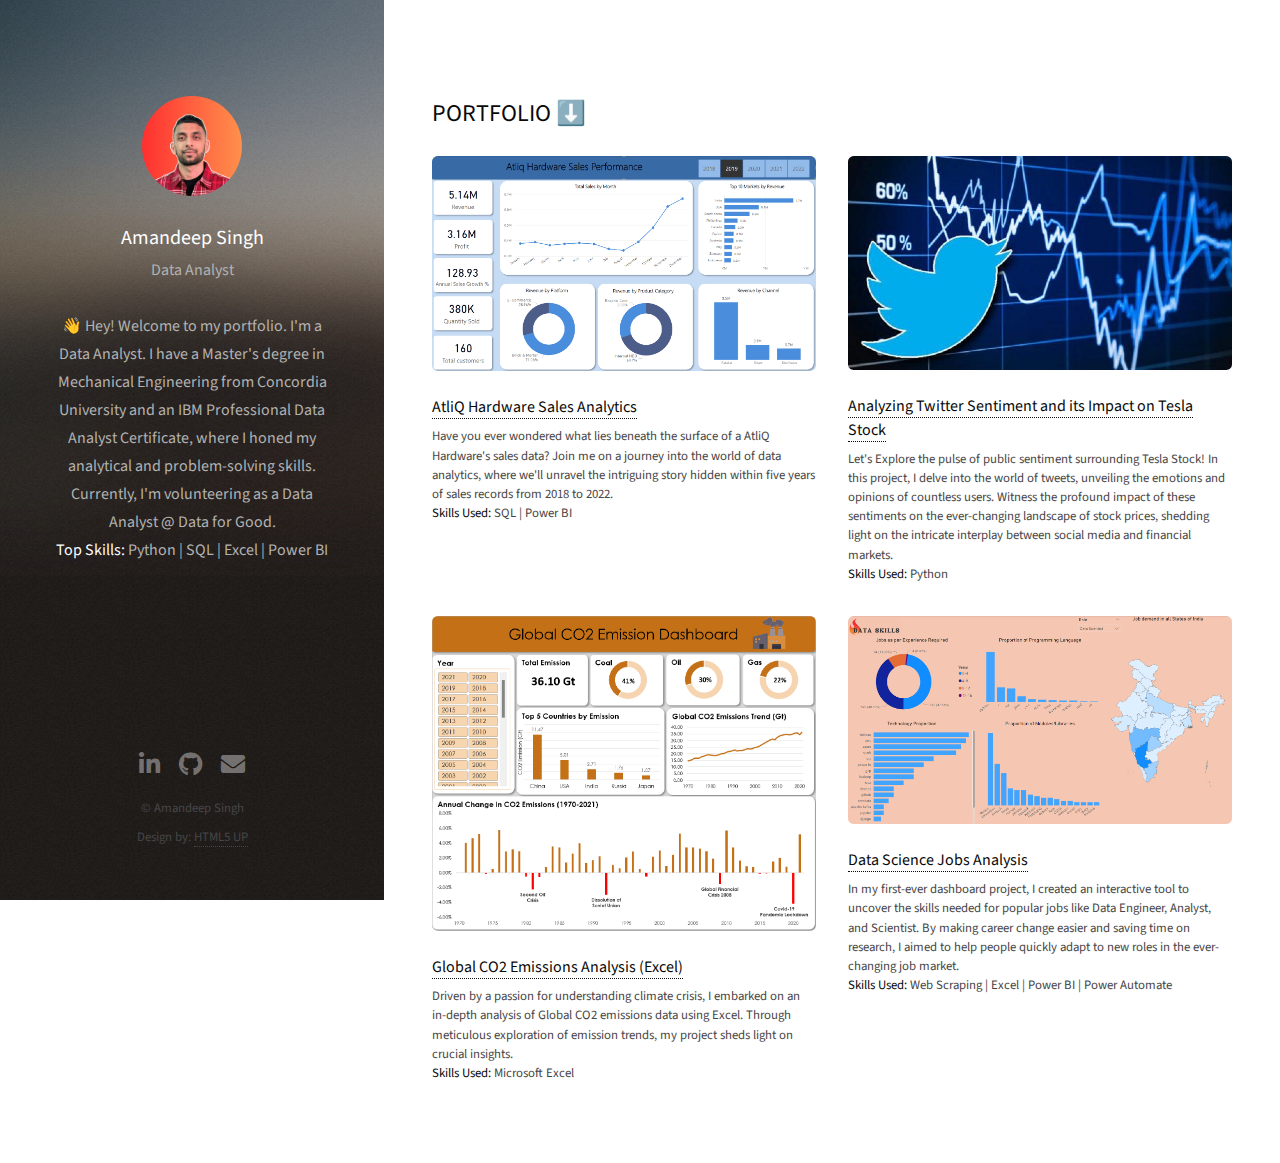
==== index.html @ 22464e1a "rc" ====
<!DOCTYPE html>
<!--
	Strata by HTML5 UP
	html5up.net | @ajlkn
	Free for personal and commercial use under the CCA 3.0 license (html5up.net/license)
-->
<html>
  <head>
    <title>Amandeep's Portfolio</title>
    <meta charset="utf-8" />
    <meta
      name="viewport"
      content="width=device-width, initial-scale=1, user-scalable=no"
    />
    <link rel="stylesheet" href="assets/css/main.css" />
  </head>
  <body class="is-preload">
    <!-- Header -->
    <header id="header">
      <div class="inner">
        <a href="#" class="image avatar"
          ><img src="images/5.png" alt="Profile Pic"
        /></a>
        <h1><strong>Amandeep Singh</strong><br /></h1>
        <p>
          Data Analyst<br />
          <br />
          👋 Hey! Welcome to my portfolio. I'm a Data Analyst. I have a Master's
          degree in Mechanical Engineering from Concordia University and an IBM
          Professional Data Analyst Certificate, where I honed my analytical and
          problem-solving skills. Currently, I'm volunteering as a Data Analyst
          @ Data for Good.
          <br />
          <b>Top Skills: </b> Python | SQL | Excel | Power BI
        </p>
      </div>
    </header>

    <!-- Main -->
    <div id="main">
      <!-- One -->
      <!--
      <section id="one">
        <header class="major">
          <h2>
            Ipsum lorem dolor aliquam ante commodo<br />
            magna sed accumsan arcu neque.
          </h2>
        </header>
        <p>
          Accumsan orci faucibus id eu lorem semper. Eu ac iaculis ac nunc nisi
          lorem vulputate lorem neque cubilia ac in adipiscing in curae lobortis
          tortor primis integer massa adipiscing id nisi accumsan pellentesque
          commodo blandit enim arcu non at amet id arcu magna. Accumsan orci
          faucibus id eu lorem semper nunc nisi lorem vulputate lorem neque
          cubilia.
        </p>
        <ul class="actions">
          <li><a href="#" class="button">Learn More</a></li>
        </ul>
      </section>
	  -->

      <!-- Two -->
      <section id="two">
        <h2>PORTFOLIO ⬇️</h2>
        <div class="row">
          <article class="col-6 col-12-xsmall work-item">
            <a href="atliq.html" class="image fit thumb"
              ><img src="images/atliq_sales_performance_dashboard.png" alt=""
            /></a>
            <h3>
              <a href="atliq.html" class="link"
                >AtliQ Hardware Sales Analytics</a
              >
            </h3>
            <p>
              Have you ever wondered what lies beneath the surface of a AtliQ
              Hardware's sales data? Join me on a journey into the world of data
              analytics, where we'll unravel the intriguing story hidden within
              five years of sales records from 2018 to 2022.
            </p>
            <p><strong>Skills Used:</strong> SQL | Power BI</p>
          </article>
          <article class="col-6 col-12-xsmall work-item">
            <a href="Sentiment.html" class="image fit thumb"
              ><img src="images/twitter_sentiment_banner1.jpg" alt=""
            /></a>
            <h3>
              <a href="Sentiment.html" class="link"
                >Analyzing Twitter Sentiment and its Impact on Tesla Stock</a
              >
            </h3>
            <p>
              Let's Explore the pulse of public sentiment surrounding Tesla
              Stock! In this project, I delve into the world of tweets,
              unveiling the emotions and opinions of countless users. Witness
              the profound impact of these sentiments on the ever-changing
              landscape of stock prices, shedding light on the intricate
              interplay between social media and financial markets.
            </p>
            <p><strong>Skills Used:</strong> Python</p>
          </article>
          <article class="col-6 col-12-xsmall work-item">
            <a href="GlobalCO2.html" class="image fit thumb"
              ><img src="images/GlobalCO2Dashboard.png" alt=""
            /></a>
            <h3>
              <a href="GlobalCO2.html" class="link"
                >Global CO2 Emissions Analysis (Excel)</a
              >
            </h3>
            <p>
              Driven by a passion for understanding climate crisis, I embarked
              on an in-depth analysis of Global CO2 emissions data using Excel.
              Through meticulous exploration of emission trends, my project
              sheds light on crucial insights.
            </p>
            <p><strong>Skills Used:</strong> Microsoft Excel</p>
          </article>
          <article class="col-6 col-12-xsmall work-item">
            <a
              href="https://app.powerbi.com/view?r=eyJrIjoiYjY2Y2EyNzMtMmU2MC00OGRkLWE4NzEtZGYwZDM1MmZhNDE3IiwidCI6IjY4YWFmOTBkLTM5OGEtNDk3ZC05YTBiLTFkZjk1ZmEyNDcyNCJ9"
              target="_blank"
              class="image fit thumb"
              ><img src="images/dataroles_dashboard.png" alt=""
            /></a>
            <h3>
              <a
                href="https://app.powerbi.com/view?r=eyJrIjoiYjY2Y2EyNzMtMmU2MC00OGRkLWE4NzEtZGYwZDM1MmZhNDE3IiwidCI6IjY4YWFmOTBkLTM5OGEtNDk3ZC05YTBiLTFkZjk1ZmEyNDcyNCJ9"
                class="link"
                >Data Science Jobs Analysis</a
              >
            </h3>
            <p>
              In my first-ever dashboard project, I created an interactive tool
              to uncover the skills needed for popular jobs like Data Engineer,
              Analyst, and Scientist. By making career change easier and saving
              time on research, I aimed to help people quickly adapt to new
              roles in the ever-changing job market.
            </p>
            <p>
              <strong>Skills Used:</strong> Web Scraping | Excel | Power BI |
              Power Automate
            </p>
          </article>
          <!--
			<article class="col-6 col-12-xsmall work-item">
            <a href="images/fulls/05.jpg" class="image fit thumb"
              ><img src="images/thumbs/05.jpg" alt=""
            /></a>
            <h3>Nunc enim commodo aliquet</h3>
            <p>Lorem ipsum dolor sit amet nisl sed nullam feugiat.</p>
          </article>
          <article class="col-6 col-12-xsmall work-item">
            <a href="images/fulls/06.jpg" class="image fit thumb"
              ><img src="images/thumbs/06.jpg" alt=""
            /></a>
            <h3>Risus ornare lacinia</h3>
            <p>Lorem ipsum dolor sit amet nisl sed nullam feugiat.</p>
          </article>
		-->
        </div>
      </section>

      <!-- Three -->
      <!--
      <section id="three">
        <h2>Get In Touch</h2>
        <p>
          Accumsan pellentesque commodo blandit enim arcu non at amet id arcu
          magna. Accumsan orci faucibus id eu lorem semper nunc nisi lorem
          vulputate lorem neque lorem ipsum dolor.
        </p>
        <div class="row">
          <div class="col-8 col-12-small">
            <form method="post" action="#">
              <div class="row gtr-uniform gtr-50">
                <div class="col-6 col-12-xsmall">
                  <input type="text" name="name" id="name" placeholder="Name" />
                </div>
                <div class="col-6 col-12-xsmall">
                  <input
                    type="email"
                    name="email"
                    id="email"
                    placeholder="Email"
                  />
                </div>
                <div class="col-12">
                  <textarea
                    name="message"
                    id="message"
                    placeholder="Message"
                    rows="4"
                  ></textarea>
                </div>
              </div>
            </form>
            <ul class="actions">
              <li><input type="submit" value="Send Message" /></li>
            </ul>
          </div>
          <div class="col-4 col-12-small">
            <ul class="labeled-icons">
              <li>
                <h3 class="icon solid fa-home">
                  <span class="label">Address</span>
                </h3>
                1234 Somewhere Rd.<br />
                Nashville, TN 00000<br />
                United States
              </li>
              <li>
                <h3 class="icon solid fa-mobile-alt">
                  <span class="label">Phone</span>
                </h3>
                000-000-0000
              </li>
              <li>
                <h3 class="icon solid fa-envelope">
                  <span class="label">Email</span>
                </h3>
                <a href="#">hello@untitled.tld</a>
              </li>
            </ul>
          </div>
        </div>
      </section>
	-->
      <!-- Four -->
      <!--
					<section id="four">
						<h2>Elements</h2>

						<section>
							<h4>Text</h4>
							<p>This is <b>bold</b> and this is <strong>strong</strong>. This is <i>italic</i> and this is <em>emphasized</em>.
							This is <sup>superscript</sup> text and this is <sub>subscript</sub> text.
							This is <u>underlined</u> and this is code: <code>for (;;) { ... }</code>. Finally, <a href="#">this is a link</a>.</p>
							<hr />
							<header>
								<h4>Heading with a Subtitle</h4>
								<p>Lorem ipsum dolor sit amet nullam id egestas urna aliquam</p>
							</header>
							<p>Nunc lacinia ante nunc ac lobortis. Interdum adipiscing gravida odio porttitor sem non mi integer non faucibus ornare mi ut ante amet placerat aliquet. Volutpat eu sed ante lacinia sapien lorem accumsan varius montes viverra nibh in adipiscing blandit tempus accumsan.</p>
							<header>
								<h5>Heading with a Subtitle</h5>
								<p>Lorem ipsum dolor sit amet nullam id egestas urna aliquam</p>
							</header>
							<p>Nunc lacinia ante nunc ac lobortis. Interdum adipiscing gravida odio porttitor sem non mi integer non faucibus ornare mi ut ante amet placerat aliquet. Volutpat eu sed ante lacinia sapien lorem accumsan varius montes viverra nibh in adipiscing blandit tempus accumsan.</p>
							<hr />
							<h2>Heading Level 2</h2>
							<h3>Heading Level 3</h3>
							<h4>Heading Level 4</h4>
							<h5>Heading Level 5</h5>
							<h6>Heading Level 6</h6>
							<hr />
							<h5>Blockquote</h5>
							<blockquote>Fringilla nisl. Donec accumsan interdum nisi, quis tincidunt felis sagittis eget tempus euismod. Vestibulum ante ipsum primis in faucibus vestibulum. Blandit adipiscing eu felis iaculis volutpat ac adipiscing accumsan faucibus. Vestibulum ante ipsum primis in faucibus lorem ipsum dolor sit amet nullam adipiscing eu felis.</blockquote>
							<h5>Preformatted</h5>
							<pre><code>i = 0;

while (!deck.isInOrder()) {
print 'Iteration ' + i;
deck.shuffle();
i++;
}

print 'It took ' + i + ' iterations to sort the deck.';</code></pre>
						</section>

						<section>
							<h4>Lists</h4>
							<div class="row">
								<div class="col-6 col-12-xsmall">
									<h5>Unordered</h5>
									<ul>
										<li>Dolor pulvinar etiam magna etiam.</li>
										<li>Sagittis adipiscing lorem eleifend.</li>
										<li>Felis enim feugiat dolore viverra.</li>
									</ul>
									<h5>Alternate</h5>
									<ul class="alt">
										<li>Dolor pulvinar etiam magna etiam.</li>
										<li>Sagittis adipiscing lorem eleifend.</li>
										<li>Felis enim feugiat dolore viverra.</li>
									</ul>
								</div>
								<div class="col-6 col-12-xsmall">
									<h5>Ordered</h5>
									<ol>
										<li>Dolor pulvinar etiam magna etiam.</li>
										<li>Etiam vel felis at lorem sed viverra.</li>
										<li>Felis enim feugiat dolore viverra.</li>
										<li>Dolor pulvinar etiam magna etiam.</li>
										<li>Etiam vel felis at lorem sed viverra.</li>
										<li>Felis enim feugiat dolore viverra.</li>
									</ol>
									<h5>Icons</h5>
									<ul class="icons">
										<li><a href="#" class="icon brands fa-twitter"><span class="label">Twitter</span></a></li>
										<li><a href="#" class="icon brands fa-facebook-f"><span class="label">Facebook</span></a></li>
										<li><a href="#" class="icon brands fa-instagram"><span class="label">Instagram</span></a></li>
										<li><a href="#" class="icon brands fa-github"><span class="label">Github</span></a></li>
										<li><a href="#" class="icon brands fa-dribbble"><span class="label">Dribbble</span></a></li>
										<li><a href="#" class="icon brands fa-tumblr"><span class="label">Tumblr</span></a></li>
									</ul>
								</div>
							</div>
							<h5>Actions</h5>
							<ul class="actions">
								<li><a href="#" class="button primary">Default</a></li>
								<li><a href="#" class="button">Default</a></li>
							</ul>
							<ul class="actions small">
								<li><a href="#" class="button primary small">Small</a></li>
								<li><a href="#" class="button small">Small</a></li>
							</ul>
							<div class="row">
								<div class="col-6 col-12-small">
									<ul class="actions stacked">
										<li><a href="#" class="button primary">Default</a></li>
										<li><a href="#" class="button">Default</a></li>
									</ul>
								</div>
								<div class="col-6 col-12-small">
									<ul class="actions stacked">
										<li><a href="#" class="button primary small">Small</a></li>
										<li><a href="#" class="button small">Small</a></li>
									</ul>
								</div>
								<div class="col-6 col-12-small">
									<ul class="actions stacked">
										<li><a href="#" class="button primary fit">Default</a></li>
										<li><a href="#" class="button fit">Default</a></li>
									</ul>
								</div>
								<div class="col-6 col-12-small">
									<ul class="actions stacked">
										<li><a href="#" class="button primary small fit">Small</a></li>
										<li><a href="#" class="button small fit">Small</a></li>
									</ul>
								</div>
							</div>
						</section>

						<section>
							<h4>Table</h4>
							<h5>Default</h5>
							<div class="table-wrapper">
								<table>
									<thead>
										<tr>
											<th>Name</th>
											<th>Description</th>
											<th>Price</th>
										</tr>
									</thead>
									<tbody>
										<tr>
											<td>Item One</td>
											<td>Ante turpis integer aliquet porttitor.</td>
											<td>29.99</td>
										</tr>
										<tr>
											<td>Item Two</td>
											<td>Vis ac commodo adipiscing arcu aliquet.</td>
											<td>19.99</td>
										</tr>
										<tr>
											<td>Item Three</td>
											<td> Morbi faucibus arcu accumsan lorem.</td>
											<td>29.99</td>
										</tr>
										<tr>
											<td>Item Four</td>
											<td>Vitae integer tempus condimentum.</td>
											<td>19.99</td>
										</tr>
										<tr>
											<td>Item Five</td>
											<td>Ante turpis integer aliquet porttitor.</td>
											<td>29.99</td>
										</tr>
									</tbody>
									<tfoot>
										<tr>
											<td colspan="2"></td>
											<td>100.00</td>
										</tr>
									</tfoot>
								</table>
							</div>

							<h5>Alternate</h5>
							<div class="table-wrapper">
								<table class="alt">
									<thead>
										<tr>
											<th>Name</th>
											<th>Description</th>
											<th>Price</th>
										</tr>
									</thead>
									<tbody>
										<tr>
											<td>Item One</td>
											<td>Ante turpis integer aliquet porttitor.</td>
											<td>29.99</td>
										</tr>
										<tr>
											<td>Item Two</td>
											<td>Vis ac commodo adipiscing arcu aliquet.</td>
											<td>19.99</td>
										</tr>
										<tr>
											<td>Item Three</td>
											<td> Morbi faucibus arcu accumsan lorem.</td>
											<td>29.99</td>
										</tr>
										<tr>
											<td>Item Four</td>
											<td>Vitae integer tempus condimentum.</td>
											<td>19.99</td>
										</tr>
										<tr>
											<td>Item Five</td>
											<td>Ante turpis integer aliquet porttitor.</td>
											<td>29.99</td>
										</tr>
									</tbody>
									<tfoot>
										<tr>
											<td colspan="2"></td>
											<td>100.00</td>
										</tr>
									</tfoot>
								</table>
							</div>
						</section>

						<section>
							<h4>Buttons</h4>
							<ul class="actions">
								<li><a href="#" class="button primary">Primary</a></li>
								<li><a href="#" class="button">Default</a></li>
							</ul>
							<ul class="actions">
								<li><a href="#" class="button large">Large</a></li>
								<li><a href="#" class="button">Default</a></li>
								<li><a href="#" class="button small">Small</a></li>
							</ul>
							<ul class="actions fit">
								<li><a href="#" class="button primary fit">Fit</a></li>
								<li><a href="#" class="button fit">Fit</a></li>
							</ul>
							<ul class="actions fit small">
								<li><a href="#" class="button primary fit small">Fit + Small</a></li>
								<li><a href="#" class="button fit small">Fit + Small</a></li>
							</ul>
							<ul class="actions">
								<li><a href="#" class="button primary icon solid fa-download">Icon</a></li>
								<li><a href="#" class="button icon solid fa-download">Icon</a></li>
							</ul>
							<ul class="actions">
								<li><span class="button primary disabled">Primary</span></li>
								<li><span class="button disabled">Default</span></li>
							</ul>
						</section>

						<section>
							<h4>Form</h4>
							<form method="post" action="#">
								<div class="row gtr-uniform gtr-50">
									<div class="col-6 col-12-xsmall">
										<input type="text" name="demo-name" id="demo-name" value="" placeholder="Name" />
									</div>
									<div class="col-6 col-12-xsmall">
										<input type="email" name="demo-email" id="demo-email" value="" placeholder="Email" />
									</div>
									<div class="col-12">
										<select name="demo-category" id="demo-category">
											<option value="">- Category -</option>
											<option value="1">Manufacturing</option>
											<option value="1">Shipping</option>
											<option value="1">Administration</option>
											<option value="1">Human Resources</option>
										</select>
									</div>
									<div class="col-4 col-12-small">
										<input type="radio" id="demo-priority-low" name="demo-priority" checked>
										<label for="demo-priority-low">Low Priority</label>
									</div>
									<div class="col-4 col-12-small">
										<input type="radio" id="demo-priority-normal" name="demo-priority">
										<label for="demo-priority-normal">Normal Priority</label>
									</div>
									<div class="col-4 col-12-small">
										<input type="radio" id="demo-priority-high" name="demo-priority">
										<label for="demo-priority-high">High Priority</label>
									</div>
									<div class="col-6 col-12-small">
										<input type="checkbox" id="demo-copy" name="demo-copy">
										<label for="demo-copy">Email me a copy of this message</label>
									</div>
									<div class="col-6 col-12-small">
										<input type="checkbox" id="demo-human" name="demo-human" checked>
										<label for="demo-human">I am a human and not a robot</label>
									</div>
									<div class="col-12">
										<textarea name="demo-message" id="demo-message" placeholder="Enter your message" rows="6"></textarea>
									</div>
									<div class="col-12">
										<ul class="actions">
											<li><input type="submit" value="Send Message" class="primary" /></li>
											<li><input type="reset" value="Reset" /></li>
										</ul>
									</div>
								</div>
							</form>
						</section>

						<section>
							<h4>Image</h4>
							<h5>Fit</h5>
							<div class="box alt">
								<div class="row gtr-50 gtr-uniform">
									<div class="col-12"><span class="image fit"><img src="images/fulls/05.jpg" alt="" /></span></div>
									<div class="col-4"><span class="image fit"><img src="images/thumbs/01.jpg" alt="" /></span></div>
									<div class="col-4"><span class="image fit"><img src="images/thumbs/02.jpg" alt="" /></span></div>
									<div class="col-4"><span class="image fit"><img src="images/thumbs/03.jpg" alt="" /></span></div>
									<div class="col-4"><span class="image fit"><img src="images/thumbs/04.jpg" alt="" /></span></div>
									<div class="col-4"><span class="image fit"><img src="images/thumbs/05.jpg" alt="" /></span></div>
									<div class="col-4"><span class="image fit"><img src="images/thumbs/06.jpg" alt="" /></span></div>
									<div class="col-4"><span class="image fit"><img src="images/thumbs/03.jpg" alt="" /></span></div>
									<div class="col-4"><span class="image fit"><img src="images/thumbs/02.jpg" alt="" /></span></div>
									<div class="col-4"><span class="image fit"><img src="images/thumbs/01.jpg" alt="" /></span></div>
								</div>
							</div>
							<h5>Left &amp; Right</h5>
							<p><span class="image left"><img src="images/avatar.jpg" alt="" /></span>Fringilla nisl. Donec accumsan interdum nisi, quis tincidunt felis sagittis eget. tempus euismod. Vestibulum ante ipsum primis in faucibus vestibulum. Blandit adipiscing eu felis iaculis volutpat ac adipiscing accumsan eu faucibus. Integer ac pellentesque praesent tincidunt felis sagittis eget. tempus euismod. Vestibulum ante ipsum primis in faucibus vestibulum. Blandit adipiscing eu felis iaculis volutpat ac adipiscing accumsan eu faucibus. Integer ac pellentesque praesent. Donec accumsan interdum nisi, quis tincidunt felis sagittis eget. tempus euismod. Vestibulum ante ipsum primis in faucibus vestibulum. Blandit adipiscing eu felis iaculis volutpat ac adipiscing accumsan eu faucibus. Integer ac pellentesque praesent tincidunt felis sagittis eget. tempus euismod. Vestibulum ante ipsum primis in faucibus vestibulum. Blandit adipiscing eu felis iaculis volutpat ac adipiscing accumsan eu faucibus. Integer ac pellentesque praesent.</p>
							<p><span class="image right"><img src="images/avatar.jpg" alt="" /></span>Fringilla nisl. Donec accumsan interdum nisi, quis tincidunt felis sagittis eget. tempus euismod. Vestibulum ante ipsum primis in faucibus vestibulum. Blandit adipiscing eu felis iaculis volutpat ac adipiscing accumsan eu faucibus. Integer ac pellentesque praesent tincidunt felis sagittis eget. tempus euismod. Vestibulum ante ipsum primis in faucibus vestibulum. Blandit adipiscing eu felis iaculis volutpat ac adipiscing accumsan eu faucibus. Integer ac pellentesque praesent. Donec accumsan interdum nisi, quis tincidunt felis sagittis eget. tempus euismod. Vestibulum ante ipsum primis in faucibus vestibulum. Blandit adipiscing eu felis iaculis volutpat ac adipiscing accumsan eu faucibus. Integer ac pellentesque praesent tincidunt felis sagittis eget. tempus euismod. Vestibulum ante ipsum primis in faucibus vestibulum. Blandit adipiscing eu felis iaculis volutpat ac adipiscing accumsan eu faucibus. Integer ac pellentesque praesent.</p>
						</section>

					</section>
				--></div>

    <!-- Footer -->
    <footer id="footer">
      <div class="inner">
        <ul class="icons">
          <li>
            <a
              href="https://www.linkedin.com/in/amandeep-s"
              class="icon brands fa-linkedin-in"
              ><span class="label">LinkedIn</span></a
            >
          </li>
          <li>
            <a
              href="https://github.com/Amanespana"
              class="icon brands fa-github"
              ><span class="label">Github</span></a
            >
          </li>
          <li>
            <a
              href="mailto:amandeep1552@gmail.com"
              class="icon solid fa-envelope"
              ><span class="label">Email</span></a
            >
          </li>
        </ul>
        <ul class="copyright">
          <li>&copy; Amandeep Singh</li>
          <li>Design by: <a href="http://html5up.net">HTML5 UP</a></li>
        </ul>
      </div>
    </footer>

    <!-- Scripts -->
    <script src="assets/js/jquery.min.js"></script>
    <script src="assets/js/jquery.poptrox.min.js"></script>
    <script src="assets/js/browser.min.js"></script>
    <script src="assets/js/breakpoints.min.js"></script>
    <script src="assets/js/util.js"></script>
    <script src="assets/js/main.js"></script>
  </body>
</html>
---- assets/css/main.css ----
@import url("fontawesome-all.min.css");
@import url("https://fonts.googleapis.com/css?family=Source+Sans+Pro:400,400italic");

/*
	Strata by HTML5 UP
	html5up.net | @ajlkn
	Free for personal and commercial use under the CCA 3.0 license (html5up.net/license)
*/

html, body, div, span, applet, object,
iframe, h1, h2, h3, h4, h5, h6, p, blockquote,
pre, a, abbr, acronym, address, big, cite,
code, del, dfn, em, img, ins, kbd, q, s, samp,
small, strike, strong, sub, sup, tt, var, b,
u, i, center, dl, dt, dd, ol, ul, li, fieldset,
form, label, legend, table, caption, tbody,
tfoot, thead, tr, th, td, article, aside,
canvas, details, embed, figure, figcaption,
footer, header, hgroup, menu, nav, output, ruby,
section, summary, time, mark, audio, video {
	margin: 0;
	padding: 0;
	border: 0;
	font-size: 100%;
	font: inherit;
	vertical-align: baseline;}

article, aside, details, figcaption, figure,
footer, header, hgroup, menu, nav, section {
	display: block;}

body {
	line-height: 1;
}

ol, ul {
	list-style: none;
}

blockquote, q {
	quotes: none;
}

	blockquote:before, blockquote:after, q:before, q:after {
		content: '';
		content: none;
	}

table {
	border-collapse: collapse;
	border-spacing: 0;
}

body {
	-webkit-text-size-adjust: none;
}

mark {
	background-color: transparent;
	color: inherit;
}

input::-moz-focus-inner {
	border: 0;
	padding: 0;
}

input, select, textarea {
	-moz-appearance: none;
	-webkit-appearance: none;
	-ms-appearance: none;
	appearance: none;
}

/* Basic */

	html {
		box-sizing: border-box;
	}

	*, *:before, *:after {
		box-sizing: inherit;
	}

	body {
		background: #fff;
	}

		body.is-preload *, body.is-preload *:before, body.is-preload *:after {
			-moz-animation: none !important;
			-webkit-animation: none !important;
			-ms-animation: none !important;
			animation: none !important;
			-moz-transition: none !important;
			-webkit-transition: none !important;
			-ms-transition: none !important;
			transition: none !important;
		}

	body, input, select, textarea {
		color: #a2a2a2;
		font-family: "Source Sans Pro", Helvetica, sans-serif;
		font-size: 16pt;
		font-weight: 400;
		line-height: 1.75em;
	}

	a {
		-moz-transition: color 0.2s ease-in-out, border-color 0.2s ease-in-out;
		-webkit-transition: color 0.2s ease-in-out, border-color 0.2s ease-in-out;
		-ms-transition: color 0.2s ease-in-out, border-color 0.2s ease-in-out;
		transition: color 0.2s ease-in-out, border-color 0.2s ease-in-out;
		border-bottom: dotted 1px;
		color: #49bf9d;
		text-decoration: none;
	}

		a:hover {
			border-bottom-color: transparent;
			color: #49bf9d !important;
			text-decoration: none;
		}

	strong, b {
		color: #080808;
		font-weight: 400;
	}

	em, i {
		font-style: italic;
	}

	p {
		color: #474646;
		margin: 0 0 2em 0;
	}

	li {color: #474646;}

	h1, h2, h3, h4, h5, h6 {
		color: #090909;
		font-weight: 400;
		line-height: 1em;
		margin: 0 0 1em 0;
	}

		h1 a, h2 a, h3 a, h4 a, h5 a, h6 a {
			color: inherit;
			text-decoration: none;
		}

	h1 {
		font-size: 2em;
		line-height: 1.5em;
	}

	h2 {
		font-size: 1.5em;
		line-height: 1.5em;
	}

	h3 {
		font-size: 1.25em;
		line-height: 1.5em;
	}

	h4 {
		font-size: 1.1em;
		line-height: 1.5em;
	}

	h5 {
		font-size: 0.9em;
		line-height: 1.5em;
	}

	h6 {
		font-size: 0.7em;
		line-height: 1.5em;
	}

	sub {
		font-size: 0.8em;
		position: relative;
		top: 0.5em;
	}

	sup {
		font-size: 0.8em;
		position: relative;
		top: -0.5em;
	}

	hr {
		border: 0;
		border-bottom: solid 2px #efefef;
		margin: 2em 0;
	}

		hr.major {
			margin: 3em 0;
		}

	blockquote {
		border-left: solid 6px #efefef;
		font-style: italic;
		margin: 0 0 2em 0;
		padding: 0.5em 0 0.5em 1.5em;
	}

	code {
		background: #f7f7f7;
		border-radius: 0.35em;
		border: solid 2px #efefef;
		font-family: "Courier New", monospace;
		font-size: 0.9em;
		margin: 0 0.25em;
		padding: 0.25em 0.65em;
	}

	pre {
		-webkit-overflow-scrolling: touch;
		font-family: "Courier New", monospace;
		font-size: 0.9em;
		margin: 0 0 2em 0;
	}

		pre code {
			display: block;
			line-height: 1.75em;
			padding: 1em 1.5em;
			overflow-x: auto;
		}

	.align-left {
		text-align: left;
	}

	.align-center {
		text-align: center;
	}

	.align-right {
		text-align: right;
	}

/* Container */

	.container {
		margin: 0 auto;
		max-width: calc(100% - 4em);
		width: 100%;
	}

		.container.xsmall {
			width: 25%;
		}

		.container.small {
			width: 50%;
		}

		.container.medium {
			width: 75%;
		}

		.container.large {
			width: 125%;
		}

		.container.xlarge {
			width: 150%;
		}

		.container.max {
			width: 100%;
		}

		@media screen and (max-width: 980px) {

			.container {
				width: 100% !important;
				max-width: 100% !important;
			}

		}

		@media screen and (max-width: 480px) {

			.container {
				max-width: calc(100% - 3em);
			}

		}

/* Row */

	.row {
		display: flex;
		flex-wrap: wrap;
		box-sizing: border-box;
		align-items: stretch;
	}

		.row > * {
			box-sizing: border-box;
		}

		.row.gtr-uniform > * > :last-child {
			margin-bottom: 0;
		}

		.row.aln-left {
			justify-content: flex-start;
		}

		.row.aln-center {
			justify-content: center;
		}

		.row.aln-right {
			justify-content: flex-end;
		}

		.row.aln-top {
			align-items: flex-start;
		}

		.row.aln-middle {
			align-items: center;
		}

		.row.aln-bottom {
			align-items: flex-end;
		}

		.row > .imp {
			order: -1;
		}

		.row > .col-1 {
			width: 8.33333%;
		}

		.row > .off-1 {
			margin-left: 8.33333%;
		}

		.row > .col-2 {
			width: 16.66667%;
		}

		.row > .off-2 {
			margin-left: 16.66667%;
		}

		.row > .col-3 {
			width: 25%;
		}

		.row > .off-3 {
			margin-left: 25%;
		}

		.row > .col-4 {
			width: 33.33333%;
		}

		.row > .off-4 {
			margin-left: 33.33333%;
		}

		.row > .col-5 {
			width: 41.66667%;
		}

		.row > .off-5 {
			margin-left: 41.66667%;
		}

		.row > .col-6 {
			width: 50%;
		}

		.row > .off-6 {
			margin-left: 50%;
		}

		.row > .col-7 {
			width: 58.33333%;
		}

		.row > .off-7 {
			margin-left: 58.33333%;
		}

		.row > .col-8 {
			width: 66.66667%;
		}

		.row > .off-8 {
			margin-left: 66.66667%;
		}

		.row > .col-9 {
			width: 75%;
		}

		.row > .off-9 {
			margin-left: 75%;
		}

		.row > .col-10 {
			width: 83.33333%;
		}

		.row > .off-10 {
			margin-left: 83.33333%;
		}

		.row > .col-11 {
			width: 91.66667%;
		}

		.row > .off-11 {
			margin-left: 91.66667%;
		}

		.row > .col-12 {
			width: 100%;
		}

		.row > .off-12 {
			margin-left: 100%;
		}

		.row.gtr-0 {
			margin-top: 0;
			margin-left: 0em;
		}

			.row.gtr-0 > * {
				padding: 0 0 0 0em;
			}

			.row.gtr-0.gtr-uniform {
				margin-top: 0em;
			}

				.row.gtr-0.gtr-uniform > * {
					padding-top: 0em;
				}

		.row.gtr-25 {
			margin-top: 0;
			margin-left: -0.625em;
		}

			.row.gtr-25 > * {
				padding: 0 0 0 0.625em;
			}

			.row.gtr-25.gtr-uniform {
				margin-top: -0.625em;
			}

				.row.gtr-25.gtr-uniform > * {
					padding-top: 0.625em;
				}

		.row.gtr-50 {
			margin-top: 0;
			margin-left: -1.25em;
		}

			.row.gtr-50 > * {
				padding: 0 0 0 1.25em;
			}

			.row.gtr-50.gtr-uniform {
				margin-top: -1.25em;
			}

				.row.gtr-50.gtr-uniform > * {
					padding-top: 1.25em;
				}

		.row {
			margin-top: 0;
			margin-left: -2.5em;
		}

			.row > * {
				padding: 0 0 0 2.5em;
			}

			.row.gtr-uniform {
				margin-top: -2.5em;
			}

				.row.gtr-uniform > * {
					padding-top: 2.5em;
				}

		.row.gtr-150 {
			margin-top: 0;
			margin-left: -3.75em;
		}

			.row.gtr-150 > * {
				padding: 0 0 0 3.75em;
			}

			.row.gtr-150.gtr-uniform {
				margin-top: -3.75em;
			}

				.row.gtr-150.gtr-uniform > * {
					padding-top: 3.75em;
				}

		.row.gtr-200 {
			margin-top: 0;
			margin-left: -5em;
		}

			.row.gtr-200 > * {
				padding: 0 0 0 5em;
			}

			.row.gtr-200.gtr-uniform {
				margin-top: -5em;
			}

				.row.gtr-200.gtr-uniform > * {
					padding-top: 5em;
				}

		@media screen and (max-width: 1800px) {

			.row {
				display: flex;
				flex-wrap: wrap;
				box-sizing: border-box;
				align-items: stretch;
			}

				.row > * {
					box-sizing: border-box;
				}

				.row.gtr-uniform > * > :last-child {
					margin-bottom: 0;
				}

				.row.aln-left {
					justify-content: flex-start;
				}

				.row.aln-center {
					justify-content: center;
				}

				.row.aln-right {
					justify-content: flex-end;
				}

				.row.aln-top {
					align-items: flex-start;
				}

				.row.aln-middle {
					align-items: center;
				}

				.row.aln-bottom {
					align-items: flex-end;
				}

				.row > .imp-xlarge {
					order: -1;
				}

				.row > .col-1-xlarge {
					width: 8.33333%;
				}

				.row > .off-1-xlarge {
					margin-left: 8.33333%;
				}

				.row > .col-2-xlarge {
					width: 16.66667%;
				}

				.row > .off-2-xlarge {
					margin-left: 16.66667%;
				}

				.row > .col-3-xlarge {
					width: 25%;
				}

				.row > .off-3-xlarge {
					margin-left: 25%;
				}

				.row > .col-4-xlarge {
					width: 33.33333%;
				}

				.row > .off-4-xlarge {
					margin-left: 33.33333%;
				}

				.row > .col-5-xlarge {
					width: 41.66667%;
				}

				.row > .off-5-xlarge {
					margin-left: 41.66667%;
				}

				.row > .col-6-xlarge {
					width: 50%;
				}

				.row > .off-6-xlarge {
					margin-left: 50%;
				}

				.row > .col-7-xlarge {
					width: 58.33333%;
				}

				.row > .off-7-xlarge {
					margin-left: 58.33333%;
				}

				.row > .col-8-xlarge {
					width: 66.66667%;
				}

				.row > .off-8-xlarge {
					margin-left: 66.66667%;
				}

				.row > .col-9-xlarge {
					width: 75%;
				}

				.row > .off-9-xlarge {
					margin-left: 75%;
				}

				.row > .col-10-xlarge {
					width: 83.33333%;
				}

				.row > .off-10-xlarge {
					margin-left: 83.33333%;
				}

				.row > .col-11-xlarge {
					width: 91.66667%;
				}

				.row > .off-11-xlarge {
					margin-left: 91.66667%;
				}

				.row > .col-12-xlarge {
					width: 100%;
				}

				.row > .off-12-xlarge {
					margin-left: 100%;
				}

				.row.gtr-0 {
					margin-top: 0;
					margin-left: 0em;
				}

					.row.gtr-0 > * {
						padding: 0 0 0 0em;
					}

					.row.gtr-0.gtr-uniform {
						margin-top: 0em;
					}

						.row.gtr-0.gtr-uniform > * {
							padding-top: 0em;
						}

				.row.gtr-25 {
					margin-top: 0;
					margin-left: -0.625em;
				}

					.row.gtr-25 > * {
						padding: 0 0 0 0.625em;
					}

					.row.gtr-25.gtr-uniform {
						margin-top: -0.625em;
					}

						.row.gtr-25.gtr-uniform > * {
							padding-top: 0.625em;
						}

				.row.gtr-50 {
					margin-top: 0;
					margin-left: -1.25em;
				}

					.row.gtr-50 > * {
						padding: 0 0 0 1.25em;
					}

					.row.gtr-50.gtr-uniform {
						margin-top: -1.25em;
					}

						.row.gtr-50.gtr-uniform > * {
							padding-top: 1.25em;
						}

				.row {
					margin-top: 0;
					margin-left: -2.5em;
				}

					.row > * {
						padding: 0 0 0 2.5em;
					}

					.row.gtr-uniform {
						margin-top: -2.5em;
					}

						.row.gtr-uniform > * {
							padding-top: 2.5em;
						}

				.row.gtr-150 {
					margin-top: 0;
					margin-left: -3.75em;
				}

					.row.gtr-150 > * {
						padding: 0 0 0 3.75em;
					}

					.row.gtr-150.gtr-uniform {
						margin-top: -3.75em;
					}

						.row.gtr-150.gtr-uniform > * {
							padding-top: 3.75em;
						}

				.row.gtr-200 {
					margin-top: 0;
					margin-left: -5em;
				}

					.row.gtr-200 > * {
						padding: 0 0 0 5em;
					}

					.row.gtr-200.gtr-uniform {
						margin-top: -5em;
					}

						.row.gtr-200.gtr-uniform > * {
							padding-top: 5em;
						}

		}

		@media screen and (max-width: 1280px) {

			.row {
				display: flex;
				flex-wrap: wrap;
				box-sizing: border-box;
				align-items: stretch;
			}

				.row > * {
					box-sizing: border-box;
				}

				.row.gtr-uniform > * > :last-child {
					margin-bottom: 0;
				}

				.row.aln-left {
					justify-content: flex-start;
				}

				.row.aln-center {
					justify-content: center;
				}

				.row.aln-right {
					justify-content: flex-end;
				}

				.row.aln-top {
					align-items: flex-start;
				}

				.row.aln-middle {
					align-items: center;
				}

				.row.aln-bottom {
					align-items: flex-end;
				}

				.row > .imp-large {
					order: -1;
				}

				.row > .col-1-large {
					width: 8.33333%;
				}

				.row > .off-1-large {
					margin-left: 8.33333%;
				}

				.row > .col-2-large {
					width: 16.66667%;
				}

				.row > .off-2-large {
					margin-left: 16.66667%;
				}

				.row > .col-3-large {
					width: 25%;
				}

				.row > .off-3-large {
					margin-left: 25%;
				}

				.row > .col-4-large {
					width: 33.33333%;
				}

				.row > .off-4-large {
					margin-left: 33.33333%;
				}

				.row > .col-5-large {
					width: 41.66667%;
				}

				.row > .off-5-large {
					margin-left: 41.66667%;
				}

				.row > .col-6-large {
					width: 50%;
				}

				.row > .off-6-large {
					margin-left: 50%;
				}

				.row > .col-7-large {
					width: 58.33333%;
				}

				.row > .off-7-large {
					margin-left: 58.33333%;
				}

				.row > .col-8-large {
					width: 66.66667%;
				}

				.row > .off-8-large {
					margin-left: 66.66667%;
				}

				.row > .col-9-large {
					width: 75%;
				}

				.row > .off-9-large {
					margin-left: 75%;
				}

				.row > .col-10-large {
					width: 83.33333%;
				}

				.row > .off-10-large {
					margin-left: 83.33333%;
				}

				.row > .col-11-large {
					width: 91.66667%;
				}

				.row > .off-11-large {
					margin-left: 91.66667%;
				}

				.row > .col-12-large {
					width: 100%;
				}

				.row > .off-12-large {
					margin-left: 100%;
				}

				.row.gtr-0 {
					margin-top: 0;
					margin-left: 0em;
				}

					.row.gtr-0 > * {
						padding: 0 0 0 0em;
					}

					.row.gtr-0.gtr-uniform {
						margin-top: 0em;
					}

						.row.gtr-0.gtr-uniform > * {
							padding-top: 0em;
						}

				.row.gtr-25 {
					margin-top: 0;
					margin-left: -0.5em;
				}

					.row.gtr-25 > * {
						padding: 0 0 0 0.5em;
					}

					.row.gtr-25.gtr-uniform {
						margin-top: -0.5em;
					}

						.row.gtr-25.gtr-uniform > * {
							padding-top: 0.5em;
						}

				.row.gtr-50 {
					margin-top: 0;
					margin-left: -1em;
				}

					.row.gtr-50 > * {
						padding: 0 0 0 1em;
					}

					.row.gtr-50.gtr-uniform {
						margin-top: -1em;
					}

						.row.gtr-50.gtr-uniform > * {
							padding-top: 1em;
						}

				.row {
					margin-top: 0;
					margin-left: -2em;
				}

					.row > * {
						padding: 0 0 0 2em;
					}

					.row.gtr-uniform {
						margin-top: -2em;
					}

						.row.gtr-uniform > * {
							padding-top: 2em;
						}

				.row.gtr-150 {
					margin-top: 0;
					margin-left: -3em;
				}

					.row.gtr-150 > * {
						padding: 0 0 0 3em;
					}

					.row.gtr-150.gtr-uniform {
						margin-top: -3em;
					}

						.row.gtr-150.gtr-uniform > * {
							padding-top: 3em;
						}

				.row.gtr-200 {
					margin-top: 0;
					margin-left: -4em;
				}

					.row.gtr-200 > * {
						padding: 0 0 0 4em;
					}

					.row.gtr-200.gtr-uniform {
						margin-top: -4em;
					}

						.row.gtr-200.gtr-uniform > * {
							padding-top: 4em;
						}

		}

		@media screen and (max-width: 980px) {

			.row {
				display: flex;
				flex-wrap: wrap;
				box-sizing: border-box;
				align-items: stretch;
			}

				.row > * {
					box-sizing: border-box;
				}

				.row.gtr-uniform > * > :last-child {
					margin-bottom: 0;
				}

				.row.aln-left {
					justify-content: flex-start;
				}

				.row.aln-center {
					justify-content: center;
				}

				.row.aln-right {
					justify-content: flex-end;
				}

				.row.aln-top {
					align-items: flex-start;
				}

				.row.aln-middle {
					align-items: center;
				}

				.row.aln-bottom {
					align-items: flex-end;
				}

				.row > .imp-medium {
					order: -1;
				}

				.row > .col-1-medium {
					width: 8.33333%;
				}

				.row > .off-1-medium {
					margin-left: 8.33333%;
				}

				.row > .col-2-medium {
					width: 16.66667%;
				}

				.row > .off-2-medium {
					margin-left: 16.66667%;
				}

				.row > .col-3-medium {
					width: 25%;
				}

				.row > .off-3-medium {
					margin-left: 25%;
				}

				.row > .col-4-medium {
					width: 33.33333%;
				}

				.row > .off-4-medium {
					margin-left: 33.33333%;
				}

				.row > .col-5-medium {
					width: 41.66667%;
				}

				.row > .off-5-medium {
					margin-left: 41.66667%;
				}

				.row > .col-6-medium {
					width: 50%;
				}

				.row > .off-6-medium {
					margin-left: 50%;
				}

				.row > .col-7-medium {
					width: 58.33333%;
				}

				.row > .off-7-medium {
					margin-left: 58.33333%;
				}

				.row > .col-8-medium {
					width: 66.66667%;
				}

				.row > .off-8-medium {
					margin-left: 66.66667%;
				}

				.row > .col-9-medium {
					width: 75%;
				}

				.row > .off-9-medium {
					margin-left: 75%;
				}

				.row > .col-10-medium {
					width: 83.33333%;
				}

				.row > .off-10-medium {
					margin-left: 83.33333%;
				}

				.row > .col-11-medium {
					width: 91.66667%;
				}

				.row > .off-11-medium {
					margin-left: 91.66667%;
				}

				.row > .col-12-medium {
					width: 100%;
				}

				.row > .off-12-medium {
					margin-left: 100%;
				}

				.row.gtr-0 {
					margin-top: 0;
					margin-left: 0em;
				}

					.row.gtr-0 > * {
						padding: 0 0 0 0em;
					}

					.row.gtr-0.gtr-uniform {
						margin-top: 0em;
					}

						.row.gtr-0.gtr-uniform > * {
							padding-top: 0em;
						}

				.row.gtr-25 {
					margin-top: 0;
					margin-left: -0.5em;
				}

					.row.gtr-25 > * {
						padding: 0 0 0 0.5em;
					}

					.row.gtr-25.gtr-uniform {
						margin-top: -0.5em;
					}

						.row.gtr-25.gtr-uniform > * {
							padding-top: 0.5em;
						}

				.row.gtr-50 {
					margin-top: 0;
					margin-left: -1em;
				}

					.row.gtr-50 > * {
						padding: 0 0 0 1em;
					}

					.row.gtr-50.gtr-uniform {
						margin-top: -1em;
					}

						.row.gtr-50.gtr-uniform > * {
							padding-top: 1em;
						}

				.row {
					margin-top: 0;
					margin-left: -2em;
				}

					.row > * {
						padding: 0 0 0 2em;
					}

					.row.gtr-uniform {
						margin-top: -2em;
					}

						.row.gtr-uniform > * {
							padding-top: 2em;
						}

				.row.gtr-150 {
					margin-top: 0;
					margin-left: -3em;
				}

					.row.gtr-150 > * {
						padding: 0 0 0 3em;
					}

					.row.gtr-150.gtr-uniform {
						margin-top: -3em;
					}

						.row.gtr-150.gtr-uniform > * {
							padding-top: 3em;
						}

				.row.gtr-200 {
					margin-top: 0;
					margin-left: -4em;
				}

					.row.gtr-200 > * {
						padding: 0 0 0 4em;
					}

					.row.gtr-200.gtr-uniform {
						margin-top: -4em;
					}

						.row.gtr-200.gtr-uniform > * {
							padding-top: 4em;
						}

		}

		@media screen and (max-width: 736px) {

			.row {
				display: flex;
				flex-wrap: wrap;
				box-sizing: border-box;
				align-items: stretch;
			}

				.row > * {
					box-sizing: border-box;
				}

				.row.gtr-uniform > * > :last-child {
					margin-bottom: 0;
				}

				.row.aln-left {
					justify-content: flex-start;
				}

				.row.aln-center {
					justify-content: center;
				}

				.row.aln-right {
					justify-content: flex-end;
				}

				.row.aln-top {
					align-items: flex-start;
				}

				.row.aln-middle {
					align-items: center;
				}

				.row.aln-bottom {
					align-items: flex-end;
				}

				.row > .imp-small {
					order: -1;
				}

				.row > .col-1-small {
					width: 8.33333%;
				}

				.row > .off-1-small {
					margin-left: 8.33333%;
				}

				.row > .col-2-small {
					width: 16.66667%;
				}

				.row > .off-2-small {
					margin-left: 16.66667%;
				}

				.row > .col-3-small {
					width: 25%;
				}

				.row > .off-3-small {
					margin-left: 25%;
				}

				.row > .col-4-small {
					width: 33.33333%;
				}

				.row > .off-4-small {
					margin-left: 33.33333%;
				}

				.row > .col-5-small {
					width: 41.66667%;
				}

				.row > .off-5-small {
					margin-left: 41.66667%;
				}

				.row > .col-6-small {
					width: 50%;
				}

				.row > .off-6-small {
					margin-left: 50%;
				}

				.row > .col-7-small {
					width: 58.33333%;
				}

				.row > .off-7-small {
					margin-left: 58.33333%;
				}

				.row > .col-8-small {
					width: 66.66667%;
				}

				.row > .off-8-small {
					margin-left: 66.66667%;
				}

				.row > .col-9-small {
					width: 75%;
				}

				.row > .off-9-small {
					margin-left: 75%;
				}

				.row > .col-10-small {
					width: 83.33333%;
				}

				.row > .off-10-small {
					margin-left: 83.33333%;
				}

				.row > .col-11-small {
					width: 91.66667%;
				}

				.row > .off-11-small {
					margin-left: 91.66667%;
				}

				.row > .col-12-small {
					width: 100%;
				}

				.row > .off-12-small {
					margin-left: 100%;
				}

				.row.gtr-0 {
					margin-top: 0;
					margin-left: 0em;
				}

					.row.gtr-0 > * {
						padding: 0 0 0 0em;
					}

					.row.gtr-0.gtr-uniform {
						margin-top: 0em;
					}

						.row.gtr-0.gtr-uniform > * {
							padding-top: 0em;
						}

				.row.gtr-25 {
					margin-top: 0;
					margin-left: -0.375em;
				}

					.row.gtr-25 > * {
						padding: 0 0 0 0.375em;
					}

					.row.gtr-25.gtr-uniform {
						margin-top: -0.375em;
					}

						.row.gtr-25.gtr-uniform > * {
							padding-top: 0.375em;
						}

				.row.gtr-50 {
					margin-top: 0;
					margin-left: -0.75em;
				}

					.row.gtr-50 > * {
						padding: 0 0 0 0.75em;
					}

					.row.gtr-50.gtr-uniform {
						margin-top: -0.75em;
					}

						.row.gtr-50.gtr-uniform > * {
							padding-top: 0.75em;
						}

				.row {
					margin-top: 0;
					margin-left: -1.5em;
				}

					.row > * {
						padding: 0 0 0 1.5em;
					}

					.row.gtr-uniform {
						margin-top: -1.5em;
					}

						.row.gtr-uniform > * {
							padding-top: 1.5em;
						}

				.row.gtr-150 {
					margin-top: 0;
					margin-left: -2.25em;
				}

					.row.gtr-150 > * {
						padding: 0 0 0 2.25em;
					}

					.row.gtr-150.gtr-uniform {
						margin-top: -2.25em;
					}

						.row.gtr-150.gtr-uniform > * {
							padding-top: 2.25em;
						}

				.row.gtr-200 {
					margin-top: 0;
					margin-left: -3em;
				}

					.row.gtr-200 > * {
						padding: 0 0 0 3em;
					}

					.row.gtr-200.gtr-uniform {
						margin-top: -3em;
					}

						.row.gtr-200.gtr-uniform > * {
							padding-top: 3em;
						}

		}

		@media screen and (max-width: 480px) {

			.row {
				display: flex;
				flex-wrap: wrap;
				box-sizing: border-box;
				align-items: stretch;
			}

				.row > * {
					box-sizing: border-box;
				}

				.row.gtr-uniform > * > :last-child {
					margin-bottom: 0;
				}

				.row.aln-left {
					justify-content: flex-start;
				}

				.row.aln-center {
					justify-content: center;
				}

				.row.aln-right {
					justify-content: flex-end;
				}

				.row.aln-top {
					align-items: flex-start;
				}

				.row.aln-middle {
					align-items: center;
				}

				.row.aln-bottom {
					align-items: flex-end;
				}

				.row > .imp-xsmall {
					order: -1;
				}

				.row > .col-1-xsmall {
					width: 8.33333%;
				}

				.row > .off-1-xsmall {
					margin-left: 8.33333%;
				}

				.row > .col-2-xsmall {
					width: 16.66667%;
				}

				.row > .off-2-xsmall {
					margin-left: 16.66667%;
				}

				.row > .col-3-xsmall {
					width: 25%;
				}

				.row > .off-3-xsmall {
					margin-left: 25%;
				}

				.row > .col-4-xsmall {
					width: 33.33333%;
				}

				.row > .off-4-xsmall {
					margin-left: 33.33333%;
				}

				.row > .col-5-xsmall {
					width: 41.66667%;
				}

				.row > .off-5-xsmall {
					margin-left: 41.66667%;
				}

				.row > .col-6-xsmall {
					width: 50%;
				}

				.row > .off-6-xsmall {
					margin-left: 50%;
				}

				.row > .col-7-xsmall {
					width: 58.33333%;
				}

				.row > .off-7-xsmall {
					margin-left: 58.33333%;
				}

				.row > .col-8-xsmall {
					width: 66.66667%;
				}

				.row > .off-8-xsmall {
					margin-left: 66.66667%;
				}

				.row > .col-9-xsmall {
					width: 75%;
				}

				.row > .off-9-xsmall {
					margin-left: 75%;
				}

				.row > .col-10-xsmall {
					width: 83.33333%;
				}

				.row > .off-10-xsmall {
					margin-left: 83.33333%;
				}

				.row > .col-11-xsmall {
					width: 91.66667%;
				}

				.row > .off-11-xsmall {
					margin-left: 91.66667%;
				}

				.row > .col-12-xsmall {
					width: 100%;
				}

				.row > .off-12-xsmall {
					margin-left: 100%;
				}

				.row.gtr-0 {
					margin-top: 0;
					margin-left: 0em;
				}

					.row.gtr-0 > * {
						padding: 0 0 0 0em;
					}

					.row.gtr-0.gtr-uniform {
						margin-top: 0em;
					}

						.row.gtr-0.gtr-uniform > * {
							padding-top: 0em;
						}

				.row.gtr-25 {
					margin-top: 0;
					margin-left: -0.375em;
				}

					.row.gtr-25 > * {
						padding: 0 0 0 0.375em;
					}

					.row.gtr-25.gtr-uniform {
						margin-top: -0.375em;
					}

						.row.gtr-25.gtr-uniform > * {
							padding-top: 0.375em;
						}

				.row.gtr-50 {
					margin-top: 0;
					margin-left: -0.75em;
				}

					.row.gtr-50 > * {
						padding: 0 0 0 0.75em;
					}

					.row.gtr-50.gtr-uniform {
						margin-top: -0.75em;
					}

						.row.gtr-50.gtr-uniform > * {
							padding-top: 0.75em;
						}

				.row {
					margin-top: 0;
					margin-left: -1.5em;
				}

					.row > * {
						padding: 0 0 0 1.5em;
					}

					.row.gtr-uniform {
						margin-top: -1.5em;
					}

						.row.gtr-uniform > * {
							padding-top: 1.5em;
						}

				.row.gtr-150 {
					margin-top: 0;
					margin-left: -2.25em;
				}

					.row.gtr-150 > * {
						padding: 0 0 0 2.25em;
					}

					.row.gtr-150.gtr-uniform {
						margin-top: -2.25em;
					}

						.row.gtr-150.gtr-uniform > * {
							padding-top: 2.25em;
						}

				.row.gtr-200 {
					margin-top: 0;
					margin-left: -3em;
				}

					.row.gtr-200 > * {
						padding: 0 0 0 3em;
					}

					.row.gtr-200.gtr-uniform {
						margin-top: -3em;
					}

						.row.gtr-200.gtr-uniform > * {
							padding-top: 3em;
						}

		}

/* Section/Article */

	section.special, article.special {
		text-align: center;
	}

	header p {
		color: #b2b2b2;
		position: relative;
		margin: 0 0 1.5em 0;
	}

	header h2 + p {
		font-size: 1.25em;
		margin-top: -1em;
		line-height: 1.5em;
	}

	header h3 + p {
		font-size: 1.1em;
		margin-top: -0.8em;
		line-height: 1.5em;
	}

	header h4 + p,
	header h5 + p,
	header h6 + p {
		font-size: 0.9em;
		margin-top: -0.6em;
		line-height: 1.5em;
	}

	header.major h2 {
		font-size: 2em;
	}

/* Form */

	form {
		margin: 0 0 2em 0;
	}

	label {
		color: #787878;
		display: block;
		font-size: 0.9em;
		font-weight: 400;
		margin: 0 0 1em 0;
	}

	input[type="text"],
	input[type="password"],
	input[type="email"],
	select,
	textarea {
		-moz-appearance: none;
		-webkit-appearance: none;
		-ms-appearance: none;
		appearance: none;
		background: #f7f7f7;
		border-radius: 0.35em;
		border: solid 2px transparent;
		color: inherit;
		display: block;
		outline: 0;
		padding: 0 0.75em;
		text-decoration: none;
		width: 100%;
	}

		input[type="text"]:invalid,
		input[type="password"]:invalid,
		input[type="email"]:invalid,
		select:invalid,
		textarea:invalid {
			box-shadow: none;
		}

		input[type="text"]:focus,
		input[type="password"]:focus,
		input[type="email"]:focus,
		select:focus,
		textarea:focus {
			border-color: #49bf9d;
		}

	select {
		background-image: url("data:image/svg+xml;charset=utf8,%3Csvg xmlns='http://www.w3.org/2000/svg' width='40' height='40' preserveAspectRatio='none' viewBox='0 0 40 40'%3E%3Cpath d='M9.4,12.3l10.4,10.4l10.4-10.4c0.2-0.2,0.5-0.4,0.9-0.4c0.3,0,0.6,0.1,0.9,0.4l3.3,3.3c0.2,0.2,0.4,0.5,0.4,0.9 c0,0.4-0.1,0.6-0.4,0.9L20.7,31.9c-0.2,0.2-0.5,0.4-0.9,0.4c-0.3,0-0.6-0.1-0.9-0.4L4.3,17.3c-0.2-0.2-0.4-0.5-0.4-0.9 c0-0.4,0.1-0.6,0.4-0.9l3.3-3.3c0.2-0.2,0.5-0.4,0.9-0.4S9.1,12.1,9.4,12.3z' fill='%23dfdfdf' /%3E%3C/svg%3E");
		background-size: 1.25rem;
		background-repeat: no-repeat;
		background-position: calc(100% - 1rem) center;
		height: 2.75em;
		padding-right: 2.75em;
		text-overflow: ellipsis;
	}

		select option {
			color: #787878;
			background: #fff;
		}

		select:focus::-ms-value {
			background-color: transparent;
		}

		select::-ms-expand {
			display: none;
		}

	input[type="text"],
	input[type="password"],
	input[type="email"],
	select {
		height: 2.75em;
	}

	textarea {
		padding: 0.75em;
	}

	input[type="checkbox"],
	input[type="radio"] {
		-moz-appearance: none;
		-webkit-appearance: none;
		-ms-appearance: none;
		appearance: none;
		display: block;
		float: left;
		margin-right: -2em;
		opacity: 0;
		width: 1em;
		z-index: -1;
	}

		input[type="checkbox"] + label,
		input[type="radio"] + label {
			text-decoration: none;
			color: #a2a2a2;
			cursor: pointer;
			display: inline-block;
			font-size: 1em;
			font-weight: 400;
			padding-left: 2.4em;
			padding-right: 0.75em;
			position: relative;
		}

			input[type="checkbox"] + label:before,
			input[type="radio"] + label:before {
				-moz-osx-font-smoothing: grayscale;
				-webkit-font-smoothing: antialiased;
				display: inline-block;
				font-style: normal;
				font-variant: normal;
				text-rendering: auto;
				line-height: 1;
				text-transform: none !important;
				font-family: 'Font Awesome 5 Free';
				font-weight: 900;
			}

			input[type="checkbox"] + label:before,
			input[type="radio"] + label:before {
				background: #f7f7f7;
				border-radius: 0.35em;
				border: solid 2px transparent;
				content: '';
				display: inline-block;
				font-size: 0.8em;
				height: 2.0625em;
				left: 0;
				line-height: 1.85625em;
				position: absolute;
				text-align: center;
				top: 0;
				width: 2.0625em;
			}

		input[type="checkbox"]:checked + label:before,
		input[type="radio"]:checked + label:before {
			background: #787878;
			border-color: #787878;
			color: #fff;
			content: '\f00c';
		}

		input[type="checkbox"]:focus + label:before,
		input[type="radio"]:focus + label:before {
			border-color: #49bf9d;
		}

	input[type="checkbox"] + label:before {
		border-radius: 0.35em;
	}

	input[type="radio"] + label:before {
		border-radius: 100%;
	}

	::-webkit-input-placeholder {
		color: #b2b2b2 !important;
		opacity: 1.0;
	}

	:-moz-placeholder {
		color: #b2b2b2 !important;
		opacity: 1.0;
	}

	::-moz-placeholder {
		color: #b2b2b2 !important;
		opacity: 1.0;
	}

	:-ms-input-placeholder {
		color: #b2b2b2 !important;
		opacity: 1.0;
	}

/* Box */

	.box {
		border-radius: 0.35em;
		border: solid 2px #efefef;
		margin-bottom: 2em;
		padding: 1.5em;
	}

		.box > :last-child,
		.box > :last-child > :last-child,
		.box > :last-child > :last-child > :last-child {
			margin-bottom: 0;
		}

		.box.alt {
			border: 0;
			border-radius: 0;
			padding: 0;
		}

/* Icon */

	.icon {
		text-decoration: none;
		border-bottom: none;
		position: relative;
	}

		.icon:before {
			-moz-osx-font-smoothing: grayscale;
			-webkit-font-smoothing: antialiased;
			display: inline-block;
			font-style: normal;
			font-variant: normal;
			text-rendering: auto;
			line-height: 1;
			text-transform: none !important;
			font-family: 'Font Awesome 5 Free';
			font-weight: 400;
		}

		.icon > .label {
			display: none;
		}

		.icon:before {
			line-height: inherit;
		}

		.icon.solid:before {
			font-weight: 900;
		}

		.icon.brands:before {
			font-family: 'Font Awesome 5 Brands';
		}

/* Image */

	.image {
		border-radius: 0.35em;
		border: 0;
		display: inline-block;
		position: relative;
	}

		.image:before {
			-moz-transition: opacity 0.2s ease-in-out;
			-webkit-transition: opacity 0.2s ease-in-out;
			-ms-transition: opacity 0.2s ease-in-out;
			transition: opacity 0.2s ease-in-out;
			/*background: url("images/overlay.png");*/
			border-radius: 0.35em;
			content: '';
			display: block;
			height: 100%;
			left: 0;
			opacity: 0.5;
			position: absolute;
			top: 0;
			width: 100%;
		}

		.image.thumb {
			text-align: center;
		}

			.image.thumb:after {
				-moz-transition: opacity 0.2s ease-in-out;
				-webkit-transition: opacity 0.2s ease-in-out;
				-ms-transition: opacity 0.2s ease-in-out;
				transition: opacity 0.2s ease-in-out;
				border-radius: 0.35em;
				border: solid 3px rgba(255, 255, 255, 0.5);
				color: #fff;
				content: 'View';
				display: inline-block;
				font-size: 0.8em;
				font-weight: 400;
				left: 50%;
				line-height: 2.25em;
				margin: -1.25em 0 0 -3em;
				opacity: 0;
				padding: 0 1.5em;
				position: absolute;
				text-align: center;
				text-decoration: none;
				top: 50%;
				white-space: nowrap;
			}
			
			.image.thumb:hover:after {
				opacity: 1.0;
			}

			.image.thumb:hover:before {
				background: url("images/overlay.png"), url("images/overlay.png");
				opacity: 1.0;
			}

		.image img {
			border-radius: 0.35em;
			display: block;
		}

		.image.left {
			float: left;
			margin: 0 1.5em 1em 0;
			top: 0.25em;
		}

		.image.right {
			float: right;
			margin: 0 0 1em 1.5em;
			top: 0.25em;
		}

		.image.left, .image.right {
			max-width: 40%;
		}

			.image.left img, .image.right img {
				width: 100%;
			}

		.image.fit {
			display: block;
			margin: 0 0 2em 0;
			width: 100%;
		}
		.image.fit figcaption {
			font-size: 0.8em; /* Adjust as needed */
			text-align: center;
			margin-top: 0px; /* Provides some space between the image and the caption */
		}

			.image.fit img {
				width: 100%;
			}

			.image.avatar {
				border-radius: 100%;
			}
	
				.image.avatar:before {
					display: none;
				}
	
				.image.avatar img {
					border-radius: 100%;
					width: 100%;
				}
				
	
/* List */

	ol {
		list-style: decimal;
		margin: 0 0 2em 0;
		padding-left: 1.25em;
	}

		ol li {
			padding-left: 0.25em;
		}

	ul {
		list-style: disc;
		margin: 0 0 2em 0;
		padding-left: 1em;
	}

		ul li {
			padding-left: 0.5em;
		}

		ul.alt {
			list-style: none;
			padding-left: 0;
		}

			ul.alt li {
				border-top: solid 2px #efefef;
				padding: 0.5em 0;
			}

				ul.alt li:first-child {
					border-top: 0;
					padding-top: 0;
				}

	dl {
		margin: 0 0 2em 0;
	}

/* Icons */

	ul.icons {
		cursor: default;
		list-style: none;
		padding-left: 0;
	}

		ul.icons li {
			display: inline-block;
			padding: 0 1em 0 0;
		}

			ul.icons li:last-child {
				padding-right: 0;
			}

			ul.icons li .icon:before {
				font-size: 1.5em;
			}

/* Labeled Icons */

	ul.labeled-icons {
		list-style: none;
		padding: 0;
	}

		ul.labeled-icons li {
			line-height: 1.75em;
			margin: 1.5em 0 0 0;
			padding-left: 2.25em;
			position: relative;
		}

			ul.labeled-icons li:first-child {
				margin-top: 0;
			}

			ul.labeled-icons li a {
				color: inherit;
			}

			ul.labeled-icons li h3 {
				color: #b2b2b2;
				left: 0;
				position: absolute;
				text-align: center;
				top: 0;
				width: 1em;
			}

/* Actions */

	ul.actions {
		display: -moz-flex;
		display: -webkit-flex;
		display: -ms-flex;
		display: flex;
		cursor: default;
		list-style: none;
		margin-left: -1em;
		padding-left: 0;
	}

		ul.actions li {
			padding: 0 0 0 1em;
			vertical-align: middle;
		}

		ul.actions.special {
			-moz-justify-content: center;
			-webkit-justify-content: center;
			-ms-justify-content: center;
			justify-content: center;
			width: 100%;
			margin-left: 0;
		}

			ul.actions.special li:first-child {
				padding-left: 0;
			}

		ul.actions.stacked {
			-moz-flex-direction: column;
			-webkit-flex-direction: column;
			-ms-flex-direction: column;
			flex-direction: column;
			margin-left: 0;
		}

			ul.actions.stacked li {
				padding: 1.3em 0 0 0;
			}

				ul.actions.stacked li:first-child {
					padding-top: 0;
				}

		ul.actions.fit {
			width: calc(100% + 1em);
		}

			ul.actions.fit li {
				-moz-flex-grow: 1;
				-webkit-flex-grow: 1;
				-ms-flex-grow: 1;
				flex-grow: 1;
				-moz-flex-shrink: 1;
				-webkit-flex-shrink: 1;
				-ms-flex-shrink: 1;
				flex-shrink: 1;
				width: 100%;
			}

				ul.actions.fit li > * {
					width: 100%;
				}

			ul.actions.fit.stacked {
				width: 100%;
			}

		@media screen and (max-width: 480px) {

			ul.actions:not(.fixed) {
				-moz-flex-direction: column;
				-webkit-flex-direction: column;
				-ms-flex-direction: column;
				flex-direction: column;
				margin-left: 0;
				width: 100% !important;
			}

				ul.actions:not(.fixed) li {
					-moz-flex-grow: 1;
					-webkit-flex-grow: 1;
					-ms-flex-grow: 1;
					flex-grow: 1;
					-moz-flex-shrink: 1;
					-webkit-flex-shrink: 1;
					-ms-flex-shrink: 1;
					flex-shrink: 1;
					padding: 1em 0 0 0;
					text-align: center;
					width: 100%;
				}

					ul.actions:not(.fixed) li > * {
						width: 100%;
					}

					ul.actions:not(.fixed) li:first-child {
						padding-top: 0;
					}

					ul.actions:not(.fixed) li input[type="submit"],
					ul.actions:not(.fixed) li input[type="reset"],
					ul.actions:not(.fixed) li input[type="button"],
					ul.actions:not(.fixed) li button,
					ul.actions:not(.fixed) li .button {
						width: 100%;
					}

						ul.actions:not(.fixed) li input[type="submit"].icon:before,
						ul.actions:not(.fixed) li input[type="reset"].icon:before,
						ul.actions:not(.fixed) li input[type="button"].icon:before,
						ul.actions:not(.fixed) li button.icon:before,
						ul.actions:not(.fixed) li .button.icon:before {
							margin-left: -0.5em;
						}

		}

/* Table */

	.table-wrapper {
		-webkit-overflow-scrolling: touch;
		overflow-x: auto;
	}

	table {
		margin: 0 0 2em 0;
		width: 100%;
	}

		table tbody tr {
			border: solid 1px #efefef;
			border-left: 0;
			border-right: 0;
		}

			table tbody tr:nth-child(2n + 1) {
				background-color: #f7f7f7;
			}

		table td {
			padding: 0.75em 0.75em;
		}

		table th {
			color: #787878;
			font-size: 0.9em;
			font-weight: 400;
			padding: 0 0.75em 0.75em 0.75em;
			text-align: left;
		}

		table thead {
			border-bottom: solid 2px #efefef;
		}

		table tfoot {
			border-top: solid 2px #efefef;
		}

		table.alt {
			border-collapse: separate;
		}

			table.alt tbody tr td {
				border: solid 2px #efefef;
				border-left-width: 0;
				border-top-width: 0;
			}

				table.alt tbody tr td:first-child {
					border-left-width: 2px;
				}

			table.alt tbody tr:first-child td {
				border-top-width: 2px;
			}

			table.alt thead {
				border-bottom: 0;
			}

			table.alt tfoot {
				border-top: 0;
			}

/* Button */

	input[type="submit"],
	input[type="reset"],
	input[type="button"],
	.button {
		-moz-appearance: none;
		-webkit-appearance: none;
		-ms-appearance: none;
		appearance: none;
		-moz-transition: background-color 0.2s ease-in-out, color 0.2s ease-in-out, border-color 0.2s ease-in-out;
		-webkit-transition: background-color 0.2s ease-in-out, color 0.2s ease-in-out, border-color 0.2s ease-in-out;
		-ms-transition: background-color 0.2s ease-in-out, color 0.2s ease-in-out, border-color 0.2s ease-in-out;
		transition: background-color 0.2s ease-in-out, color 0.2s ease-in-out, border-color 0.2s ease-in-out;
		background-color: transparent;
		border-radius: 0.35em;
		border: solid 3px #efefef;
		color: #787878 !important;
		cursor: pointer;
		display: inline-block;
		font-weight: 400;
		height: 3.15em;
		height: calc(2.75em + 6px);
		line-height: 2.75em;
		min-width: 10em;
		padding: 0 1.5em;
		text-align: center;
		text-decoration: none;
		white-space: nowrap;
	}

		input[type="submit"]:hover,
		input[type="reset"]:hover,
		input[type="button"]:hover,
		.button:hover {
			border-color: #49bf9d;
			color: #49bf9d !important;
		}

		input[type="submit"]:active,
		input[type="reset"]:active,
		input[type="button"]:active,
		.button:active {
			background-color: rgba(73, 191, 157, 0.1);
			border-color: #49bf9d;
			color: #49bf9d !important;
		}

		input[type="submit"].icon,
		input[type="reset"].icon,
		input[type="button"].icon,
		.button.icon {
			padding-left: 1.35em;
		}

			input[type="submit"].icon:before,
			input[type="reset"].icon:before,
			input[type="button"].icon:before,
			.button.icon:before {
				margin-right: 0.5em;
			}

		input[type="submit"].fit,
		input[type="reset"].fit,
		input[type="button"].fit,
		.button.fit {
			min-width: 0;
			width: 100%;
		}

		input[type="submit"].small,
		input[type="reset"].small,
		input[type="button"].small,
		.button.small {
			font-size: 0.8em;
		}

		input[type="submit"].large,
		input[type="reset"].large,
		input[type="button"].large,
		.button.large {
			font-size: 1.35em;
		}

		input[type="submit"].primary,
		input[type="reset"].primary,
		input[type="button"].primary,
		.button.primary {
			background-color: #49bf9d;
			border-color: #49bf9d;
			color: #ffffff !important;
		}

			input[type="submit"].primary:hover,
			input[type="reset"].primary:hover,
			input[type="button"].primary:hover,
			.button.primary:hover {
				background-color: #5cc6a7;
				border-color: #5cc6a7;
			}

			input[type="submit"].primary:active,
			input[type="reset"].primary:active,
			input[type="button"].primary:active,
			.button.primary:active {
				background-color: #3eb08f;
				border-color: #3eb08f;
			}

		input[type="submit"].disabled, input[type="submit"]:disabled,
		input[type="reset"].disabled,
		input[type="reset"]:disabled,
		input[type="button"].disabled,
		input[type="button"]:disabled,
		.button.disabled,
		.button:disabled {
			background-color: #e7e7e7 !important;
			border-color: #e7e7e7 !important;
			color: #b2b2b2 !important;
			cursor: default;
		}

		

		
/* Work Item */

	.work-item {
		margin: 0 0 2em 0;
	}

		.work-item .image {
			margin: 0 0 1.5em 0;
		}

		.work-item h3 {
			font-size: 1em;
			margin: 0 0 0.5em 0;
		}

		.work-item p {
			font-size: 0.8em;
			line-height: 1.5em;
			margin: 0;
		}

/* Header */

	#header {
		display: -moz-flex;
		display: -webkit-flex;
		display: -ms-flex;
		display: flex;
		-moz-flex-direction: column;
		-webkit-flex-direction: column;
		-ms-flex-direction: column;
		flex-direction: column;
		-moz-align-items: -moz-flex-end;
		-webkit-align-items: -webkit-flex-end;
		-ms-align-items: -ms-flex-end;
		align-items: flex-end;
		-moz-justify-content: space-between;
		-webkit-justify-content: space-between;
		-ms-justify-content: space-between;
		justify-content: space-between;
		background-color: #1f1815;
		background-attachment: scroll,								scroll;
		background-image: url("images/overlay.png"), url("../../images/bg.jpg");
		background-position: top left,							top left;
		background-repeat: repeat,								no-repeat;
		background-size: auto,								150%;
		color: rgba(255, 255, 255, 0.5);
		height: 100%;
		left: 0;
		padding: 8em 4em;
		position: fixed;
		text-align: center;
		top: 0;
		width: 35%;
	}

		#header > * {
			-moz-flex-shrink: 0;
			-webkit-flex-shrink: 0;
			-ms-flex-shrink: 0;
			flex-shrink: 0;
			width: 100%;
		}

		#header > .inner {
			-moz-flex-grow: 1;
			-webkit-flex-grow: 1;
			-ms-flex-grow: 1;
			flex-grow: 1;
			margin: 0 0 2em 0;
		}

		#header strong, #header b {
			color: #ffffff;
		}

		#header h2, #header h3, #header h4, #header h5, #header h6 {
			color: #ffffff;
		}

		#header h1 {
			color: rgba(255, 255, 255, 0.5);
			font-size: 1.35em;
			line-height: 1.75em;
			margin: 0;
		}

		#header .image.avatar {
			margin: 0 0 1em 0;
			width: 6.25em;
		}

/* Footer */

	#footer .icons {
		margin: 1em 0 0 0;
	}

		#footer .icons a {
			color: rgba(255, 255, 255, 0.4);
		}

	#footer .copyright {
		color: rgba(255, 255, 255, 0.4);
		font-size: 0.8em;
		list-style: none;
		margin: 1em 0 0 0;
		padding: 0;
	}

		#footer .copyright li {
			border-left: solid 1px rgba(255, 255, 255, 0.25);
			display: inline-block;
			line-height: 1em;
			margin-left: 0.75em;
			padding-left: 0.75em;
		}

			#footer .copyright li:first-child {
				border-left: 0;
				margin-left: 0;
				padding-left: 0;
			}

			#footer .copyright li a {
				color: inherit;
			}

/* Main */

	#main {
		margin-left: 35%;
		max-width: 54em;
		padding: 2em 4em 4em 4em;
		width: calc(100% - 35%);
	}

		#main > section {
			border-top: solid 2px #efefef;
			margin: 1em 0 0 0;
			padding: 1em 0 0 0;
		}

			#main > section:first-child {
				border-top: 0;
				margin-top: 0;
				padding-top: 0;
			}
		
			
/* Poptrox */

	@-moz-keyframes spin {
		0% {
			-moz-transform: rotate(0deg);
			-webkit-transform: rotate(0deg);
			-ms-transform: rotate(0deg);
			transform: rotate(0deg);
		}

		100% {
			-moz-transform: rotate(360deg);
			-webkit-transform: rotate(360deg);
			-ms-transform: rotate(360deg);
			transform: rotate(360deg);
		}
	}

	@-webkit-keyframes spin {
		0% {
			-moz-transform: rotate(0deg);
			-webkit-transform: rotate(0deg);
			-ms-transform: rotate(0deg);
			transform: rotate(0deg);
		}

		100% {
			-moz-transform: rotate(360deg);
			-webkit-transform: rotate(360deg);
			-ms-transform: rotate(360deg);
			transform: rotate(360deg);
		}
	}

	@-ms-keyframes spin {
		0% {
			-moz-transform: rotate(0deg);
			-webkit-transform: rotate(0deg);
			-ms-transform: rotate(0deg);
			transform: rotate(0deg);
		}

		100% {
			-moz-transform: rotate(360deg);
			-webkit-transform: rotate(360deg);
			-ms-transform: rotate(360deg);
			transform: rotate(360deg);
		}
	}

	@keyframes spin {
		0% {
			-moz-transform: rotate(0deg);
			-webkit-transform: rotate(0deg);
			-ms-transform: rotate(0deg);
			transform: rotate(0deg);
		}

		100% {
			-moz-transform: rotate(360deg);
			-webkit-transform: rotate(360deg);
			-ms-transform: rotate(360deg);
			transform: rotate(360deg);
		}
	}

	.poptrox-popup {
		-moz-box-sizing: content-box;
		-webkit-box-sizing: content-box;
		-ms-box-sizing: content-box;
		box-sizing: content-box;
		-webkit-tap-highlight-color: rgba(255, 255, 255, 0);
		background: #fff;
		border-radius: 0.35em;
		box-shadow: 0 0.1em 0.15em 0 rgba(0, 0, 0, 0.15);
		overflow: hidden;
		padding-bottom: 3em;
	}

		.poptrox-popup .loader {
			text-decoration: none;
			-moz-animation: spin 1s linear infinite;
			-webkit-animation: spin 1s linear infinite;
			-ms-animation: spin 1s linear infinite;
			animation: spin 1s linear infinite;
			font-size: 1.5em;
			height: 1em;
			left: 50%;
			line-height: 1em;
			margin: -0.5em 0 0 -0.5em;
			position: absolute;
			top: 50%;
			width: 1em;
		}

			.poptrox-popup .loader:before {
				-moz-osx-font-smoothing: grayscale;
				-webkit-font-smoothing: antialiased;
				display: inline-block;
				font-style: normal;
				font-variant: normal;
				text-rendering: auto;
				line-height: 1;
				text-transform: none !important;
				font-family: 'Font Awesome 5 Free';
				font-weight: 900;
			}

			.poptrox-popup .loader:before {
				content: '\f1ce';
			}

		.poptrox-popup .caption {
			background: #fff;
			bottom: 0;
			cursor: default;
			font-size: 0.9em;
			height: 3em;
			left: 0;
			line-height: 2.8em;
			position: absolute;
			text-align: center;
			width: 100%;
			z-index: 1;
		}

		.poptrox-popup .nav-next,
		.poptrox-popup .nav-previous {
			text-decoration: none;
			-moz-transition: opacity 0.2s ease-in-out;
			-webkit-transition: opacity 0.2s ease-in-out;
			-ms-transition: opacity 0.2s ease-in-out;
			transition: opacity 0.2s ease-in-out;
			-webkit-tap-highlight-color: rgba(255, 255, 255, 0);
			background: rgba(0, 0, 0, 0.01);
			cursor: pointer;
			height: 100%;
			opacity: 0;
			position: absolute;
			top: 0;
			width: 50%;
		}

			.poptrox-popup .nav-next:before,
			.poptrox-popup .nav-previous:before {
				-moz-osx-font-smoothing: grayscale;
				-webkit-font-smoothing: antialiased;
				display: inline-block;
				font-style: normal;
				font-variant: normal;
				text-rendering: auto;
				line-height: 1;
				text-transform: none !important;
				font-family: 'Font Awesome 5 Free';
				font-weight: 900;
			}

			.poptrox-popup .nav-next:before,
			.poptrox-popup .nav-previous:before {
				color: #fff;
				font-size: 2.5em;
				height: 1em;
				line-height: 1em;
				margin-top: -0.75em;
				position: absolute;
				text-align: center;
				top: 50%;
				width: 1.5em;
			}

		.poptrox-popup .nav-next {
			right: 0;
		}

			.poptrox-popup .nav-next:before {
				content: '\f105';
				right: 0;
			}

		.poptrox-popup .nav-previous {
			left: 0;
		}

			.poptrox-popup .nav-previous:before {
				content: '\f104';
				left: 0;
			}

		.poptrox-popup .closer {
			text-decoration: none;
			-moz-transition: opacity 0.2s ease-in-out;
			-webkit-transition: opacity 0.2s ease-in-out;
			-ms-transition: opacity 0.2s ease-in-out;
			transition: opacity 0.2s ease-in-out;
			-webkit-tap-highlight-color: rgba(255, 255, 255, 0);
			color: #fff;
			height: 4em;
			line-height: 4em;
			opacity: 0;
			position: absolute;
			right: 0;
			text-align: center;
			top: 0;
			width: 4em;
			z-index: 2;
		}

			.poptrox-popup .closer:before {
				-moz-osx-font-smoothing: grayscale;
				-webkit-font-smoothing: antialiased;
				display: inline-block;
				font-style: normal;
				font-variant: normal;
				text-rendering: auto;
				line-height: 1;
				text-transform: none !important;
				font-family: 'Font Awesome 5 Free';
				font-weight: 900;
			}

			.poptrox-popup .closer:before {
				-moz-box-sizing: content-box;
				-webkit-box-sizing: content-box;
				-ms-box-sizing: content-box;
				box-sizing: content-box;
				border-radius: 100%;
				border: solid 3px rgba(255, 255, 255, 0.5);
				content: '\f00d';
				display: block;
				font-size: 1em;
				height: 1.75em;
				left: 50%;
				line-height: 1.75em;
				margin: -0.875em 0 0 -0.875em;
				position: absolute;
				top: 50%;
				width: 1.75em;
			}

		.poptrox-popup:hover .nav-next,
		.poptrox-popup:hover .nav-previous {
			opacity: 0.5;
		}

			.poptrox-popup:hover .nav-next:hover,
			.poptrox-popup:hover .nav-previous:hover {
				opacity: 1.0;
			}

		.poptrox-popup:hover .closer {
			opacity: 0.5;
		}

			.poptrox-popup:hover .closer:hover {
				opacity: 1.0;
			}

/* Touch */

	body.is-touch .image.thumb:before {
		opacity: 0.5 !important;
	}

	body.is-touch .image.thumb:after {
		display: none !important;
	}

	body.is-touch #header {
		background-attachment: scroll;
		background-size: auto, cover;
	}

	body.is-touch .poptrox-popup .nav-next,
	body.is-touch .poptrox-popup .nav-previous,
	body.is-touch .poptrox-popup .closer {
		opacity: 1.0 !important;
	}

/* XLarge */

	@media screen and (max-width: 1800px) {

		/* Basic */

			body, input, select, textarea {
				font-size: 12pt;
			}

	}

/* Large */

	@media screen and (max-width: 1280px) {

		/* Header */

			#header {
				padding: 6em 3em 3em 3em;
				width: 30%;
			}

				#header h1 {
					font-size: 1.25em;
				}

					#header h1 br {
						display: none;
					}

				#header > .inner {
					margin-bottom: 0;
				}

		/* Footer */

			#footer .copyright li {
				border-left-width: 0;
				display: block;
				line-height: 2.25em;
				margin-left: 0;
				padding-left: 0;
			}

		/* Main */

			#main {
				margin-left: 30%;
				max-width: none;
				padding: 6em 3em 3em 3em;
				width: calc(100% - 30%);
			}

	}

/* Medium */

	@media screen and (max-width: 980px) {

		/* Basic */

			h1 br, h2 br, h3 br, h4 br, h5 br, h6 br {
				display: none;
			}

		/* List */

			ul.icons li .icon {
				font-size: 1.25em;
			}

		/* Header */

			#header {
				background-attachment: scroll;
				background-position: top left, center center;
				background-size: auto,		cover;
				left: auto;
				padding: 6em 4em;
				position: relative;
				text-align: center;
				top: auto;
				width: 100%;
				display: block;
			}

				#header h1 {
					font-size: 1.75em;
				}

					#header h1 br {
						display: inline;
					}

		/* Footer */

			#footer {
				background-attachment: scroll;
				background-color: #1f1815;
				background-image: url("images/overlay.png"), url("../../images/bg.jpg");
				background-position: top left,						bottom center;
				background-repeat: repeat,							no-repeat;
				background-size: auto,							cover;
				bottom: auto;
				left: auto;
				padding: 4em 4em 6em 4em;
				position: relative;
				text-align: center;
				width: 100%;
			}

				#footer .icons {
					margin: 0 0 1em 0;
				}

				#footer .copyright {
					margin: 0 0 1em 0;
				}

					#footer .copyright li {
						border-left-width: 1px;
						display: inline-block;
						line-height: 1em;
						margin-left: 0.75em;
						padding-left: 0.75em;
					}

		/* Main */

			#main {
				margin: 0;
				padding: 6em 4em;
				width: 100%;
			}

	}

/* Small */

	@media screen and (max-width: 736px) {

		/* Basic */

			h1 {
				font-size: 1.5em;
			}

			h2 {
				font-size: 1.2em;
			}

			h3 {
				font-size: 1em;
			}

		/* Section/Article */

			section.special, article.special {
				text-align: center;
			}

			header.major h2 {
				font-size: 1.35em;
			}

		/* List */

			ul.labeled-icons li {
				padding-left: 2em;
			}

				ul.labeled-icons li h3 {
					line-height: 1.75em;
				}

		/* Header */

			#header {
				padding: 2.25em 1.5em;
			}

				#header h1 {
					font-size: 1.35em;
				}

		/* Footer */

			#footer {
				padding: 2.25em 1.5em;
			}

		/* Main */

			#main {
				padding: 2.25em 1.5em 0.25em 1.5em;
			}

				#main > section {
					margin: 2.25em 0 0 0;
					padding: 2.25em 0 0 0;
				}

		/* Poptrox */

			.poptrox-popup {
				border-radius: 0;
			}

				.poptrox-popup .nav-next:before,
				.poptrox-popup .nav-previous:before {
					margin-top: -1em;
				}

	}

/* XSmall */

	@media screen and (max-width: 480px) {

		/* Header */

			#header {
				padding: 4.5em 1.5em;
			}

				#header h1 br {
					display: none;
				}

		/* Footer */

			#footer .copyright li {
				border-left-width: 0;
				display: block;
				line-height: 2.25em;
				margin-left: 0;
				padding-left: 0;
			}

	}

	.iframe-container {
		position: relative;
		padding-bottom: 58.33%; /* 16:9 Aspect Ratio (divide 9 by 16 = 0.5625 or 56.25%) */
		height: 0;
		overflow: hidden;
	}
	
	.iframe-container iframe {
		position: absolute;
		top: 0;
		left: 0;
		width: 100%;
		height: 100%;
	}
	.jupyter-container {
		position: relative;
		padding-bottom: 100%; /* 4:3 Aspect Ratio (divide 3 by 4 = 0.75 or 75%) */
		height: 0;
		overflow: hidden;
	}
	
	.jupyter-container iframe {
		position: absolute;
		top: 0;
		left: 0;
		width: 100%;
		height: 100%;
	}
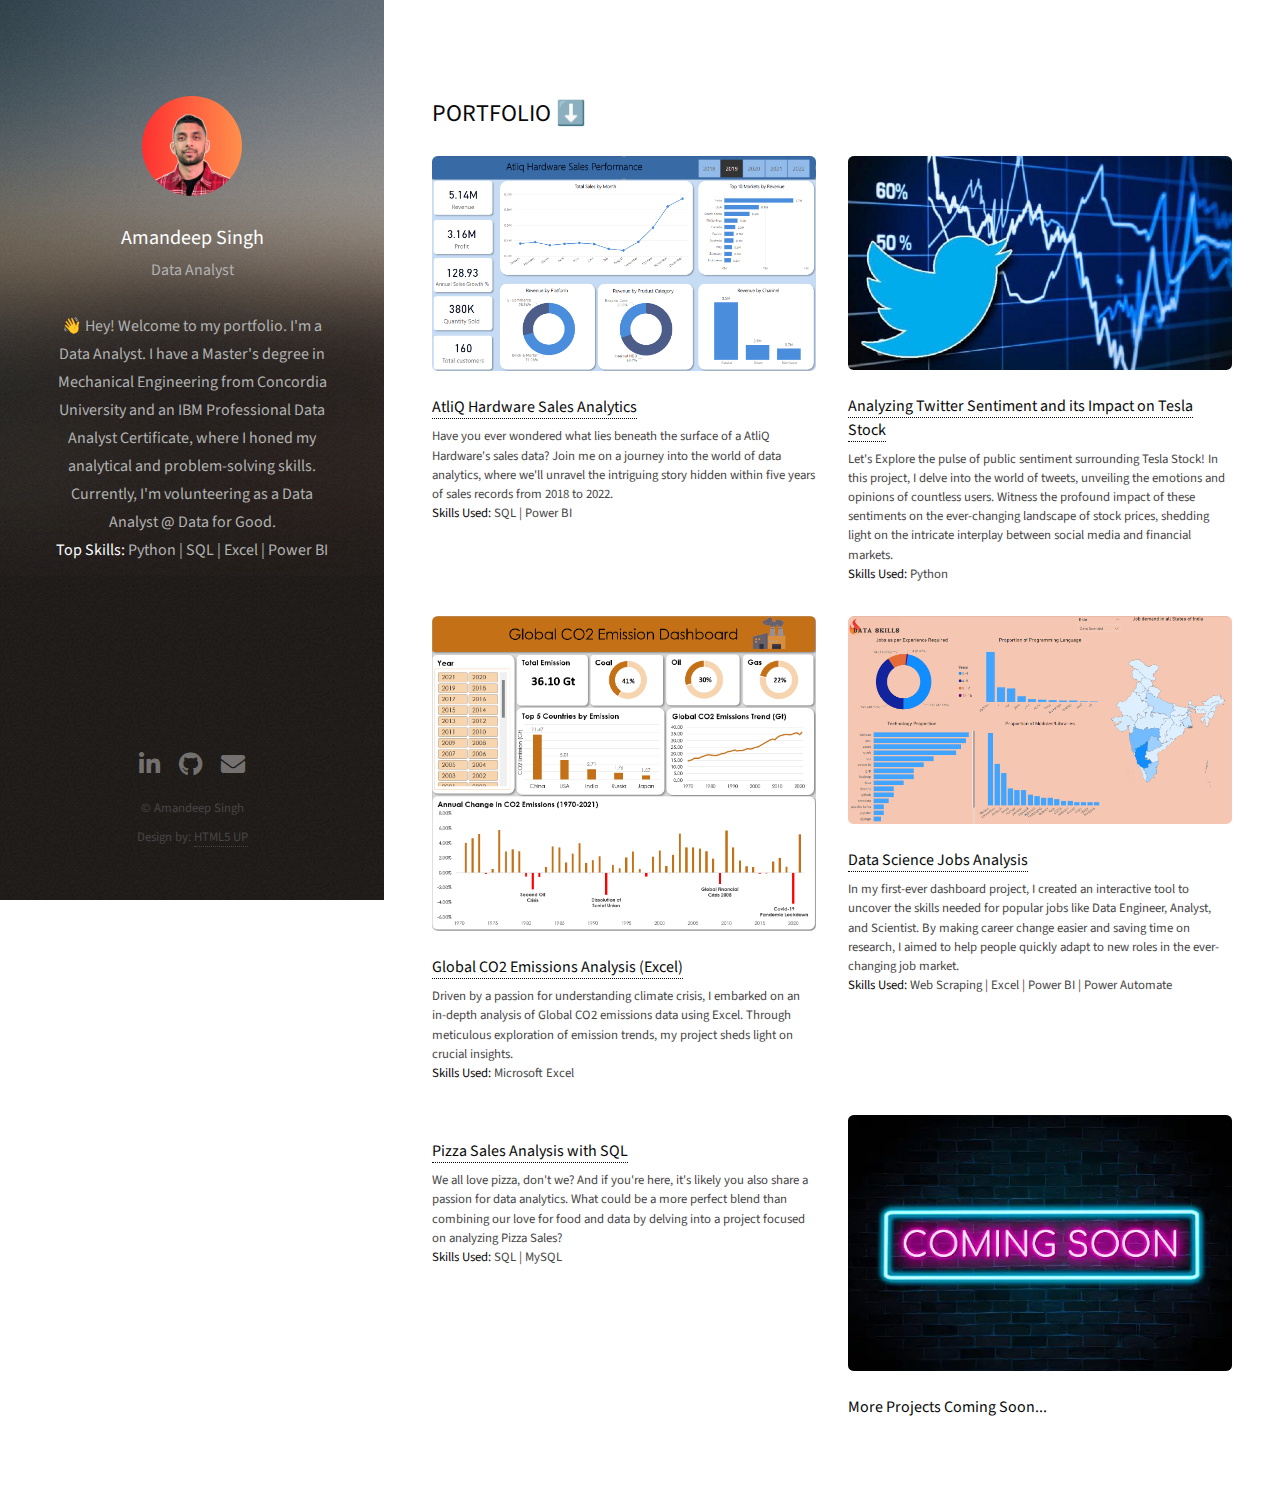
==== commit 892df123: "rc" ====
--- a/index.html
+++ b/index.html
@@ -144,6 +144,34 @@
               Power Automate
             </p>
           </article>
+          <article class="col-6 col-12-xsmall work-item">
+            <a
+              href="https://www.linkedin.com/pulse/pizza-sales-analysis-sql-amandeep-singh/?trackingId=6evglv4kQTS8zzkZgnwXmw%3D%3D"
+              class="image fit thumb"
+              ><img src="images/Pizza Sales Analysis banner.png" alt=""
+            /></a>
+            <h3>
+              <a
+                href="https://www.linkedin.com/pulse/pizza-sales-analysis-sql-amandeep-singh/?trackingId=6evglv4kQTS8zzkZgnwXmw%3D%3D"
+                class="link"
+                >Pizza Sales Analysis with SQL</a
+              >
+            </h3>
+            <p>
+              We all love pizza, don't we? And if you're here, it's likely you
+              also share a passion for data analytics. What could be a more
+              perfect blend than combining our love for food and data by delving
+              into a project focused on analyzing Pizza Sales?
+            </p>
+            <p><strong>Skills Used:</strong> SQL | MySQL</p>
+          </article>
+          <article class="col-6 col-12-xsmall work-item">
+            <a class="image fit thumb"
+              ><img src="images/comingsoon.png" alt=""
+            /></a>
+            <h3>More Projects Coming Soon...</h3>
+          </article>
+
           <!--
 			<article class="col-6 col-12-xsmall work-item">
             <a href="images/fulls/05.jpg" class="image fit thumb"
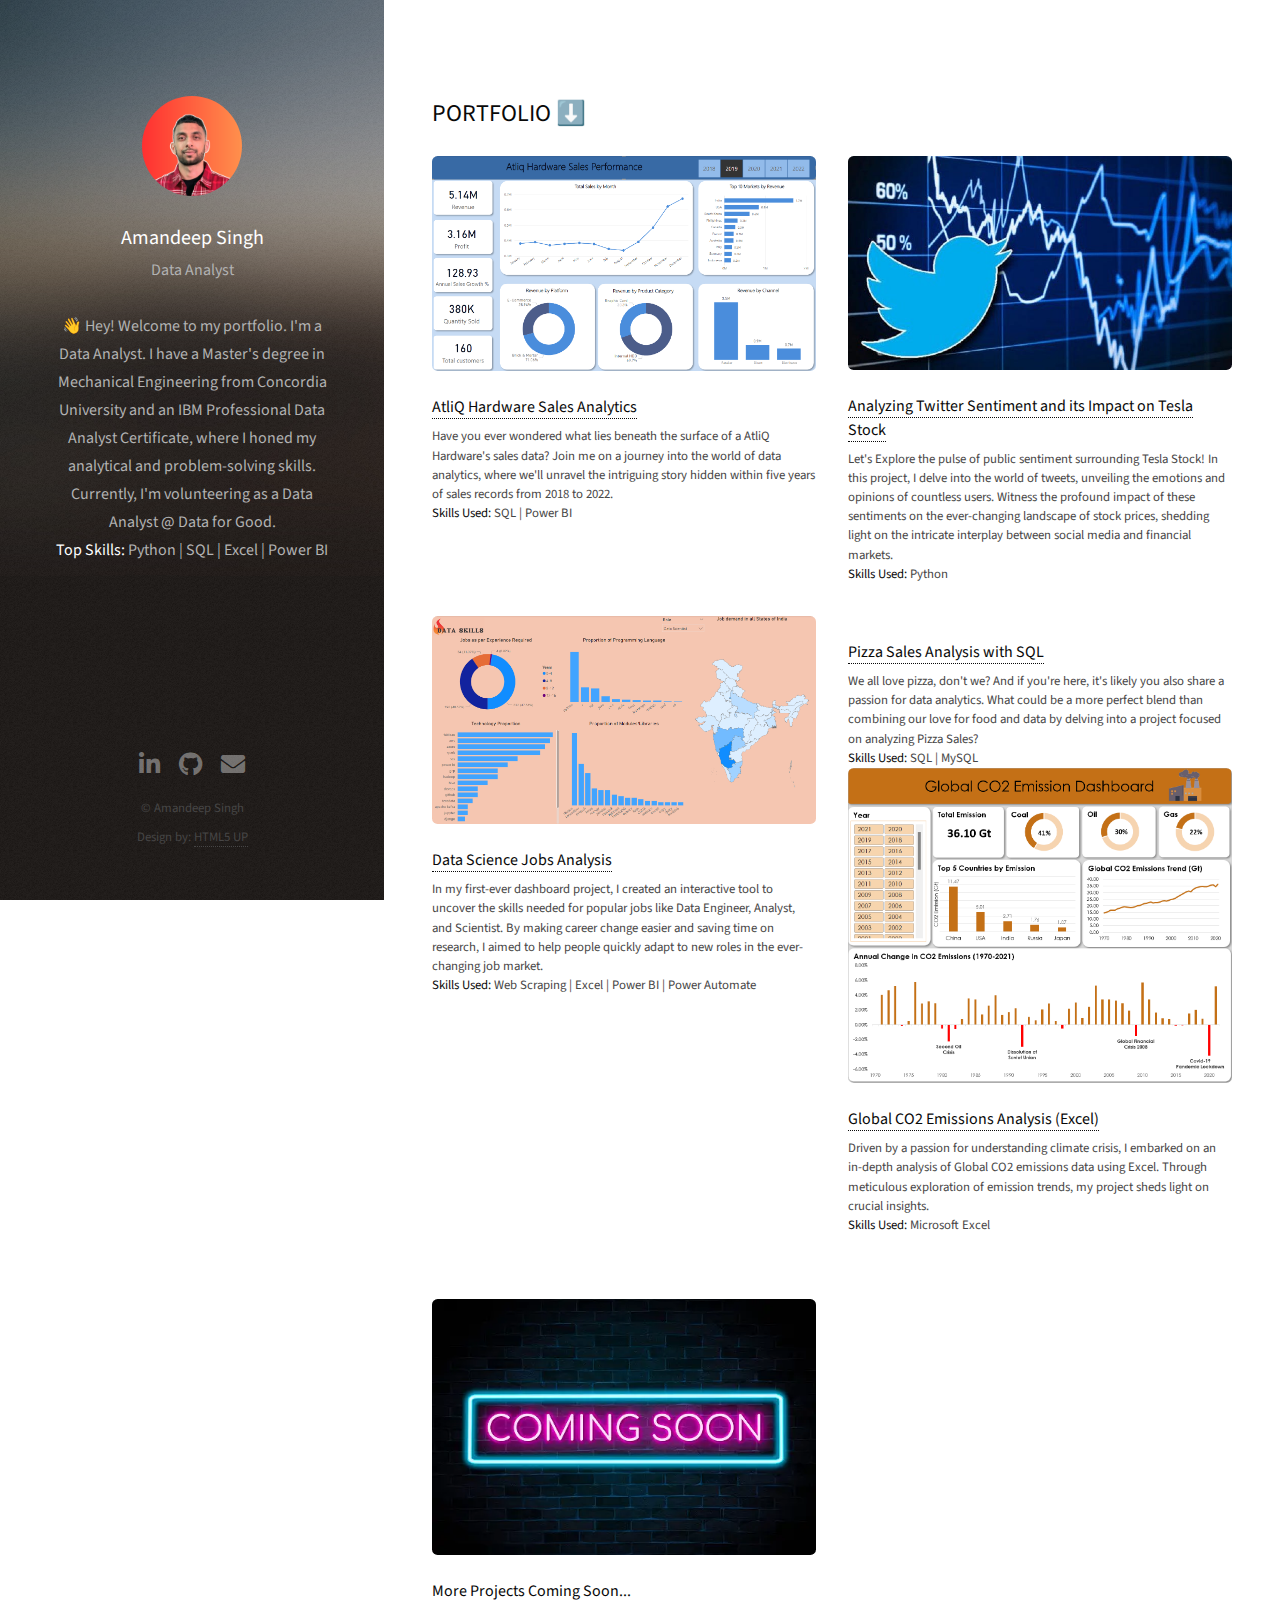
==== commit c081720c: "rc" ====
--- a/index.html
+++ b/index.html
@@ -101,23 +101,7 @@
             </p>
             <p><strong>Skills Used:</strong> Python</p>
           </article>
-          <article class="col-6 col-12-xsmall work-item">
-            <a href="GlobalCO2.html" class="image fit thumb"
-              ><img src="images/GlobalCO2Dashboard.png" alt=""
-            /></a>
-            <h3>
-              <a href="GlobalCO2.html" class="link"
-                >Global CO2 Emissions Analysis (Excel)</a
-              >
-            </h3>
-            <p>
-              Driven by a passion for understanding climate crisis, I embarked
-              on an in-depth analysis of Global CO2 emissions data using Excel.
-              Through meticulous exploration of emission trends, my project
-              sheds light on crucial insights.
-            </p>
-            <p><strong>Skills Used:</strong> Microsoft Excel</p>
-          </article>
+
           <article class="col-6 col-12-xsmall work-item">
             <a
               href="https://app.powerbi.com/view?r=eyJrIjoiYjY2Y2EyNzMtMmU2MC00OGRkLWE4NzEtZGYwZDM1MmZhNDE3IiwidCI6IjY4YWFmOTBkLTM5OGEtNDk3ZC05YTBiLTFkZjk1ZmEyNDcyNCJ9"
@@ -128,6 +112,7 @@
             <h3>
               <a
                 href="https://app.powerbi.com/view?r=eyJrIjoiYjY2Y2EyNzMtMmU2MC00OGRkLWE4NzEtZGYwZDM1MmZhNDE3IiwidCI6IjY4YWFmOTBkLTM5OGEtNDk3ZC05YTBiLTFkZjk1ZmEyNDcyNCJ9"
+                target="_blank"
                 class="link"
                 >Data Science Jobs Analysis</a
               >
@@ -164,6 +149,24 @@
               into a project focused on analyzing Pizza Sales?
             </p>
             <p><strong>Skills Used:</strong> SQL | MySQL</p>
+
+            <article class="col-6 col-12-xsmall work-item">
+              <a href="GlobalCO2.html" class="image fit thumb"
+                ><img src="images/GlobalCO2Dashboard.png" alt=""
+              /></a>
+              <h3>
+                <a href="GlobalCO2.html" class="link"
+                  >Global CO2 Emissions Analysis (Excel)</a
+                >
+              </h3>
+              <p>
+                Driven by a passion for understanding climate crisis, I embarked
+                on an in-depth analysis of Global CO2 emissions data using
+                Excel. Through meticulous exploration of emission trends, my
+                project sheds light on crucial insights.
+              </p>
+              <p><strong>Skills Used:</strong> Microsoft Excel</p>
+            </article>
           </article>
           <article class="col-6 col-12-xsmall work-item">
             <a class="image fit thumb"
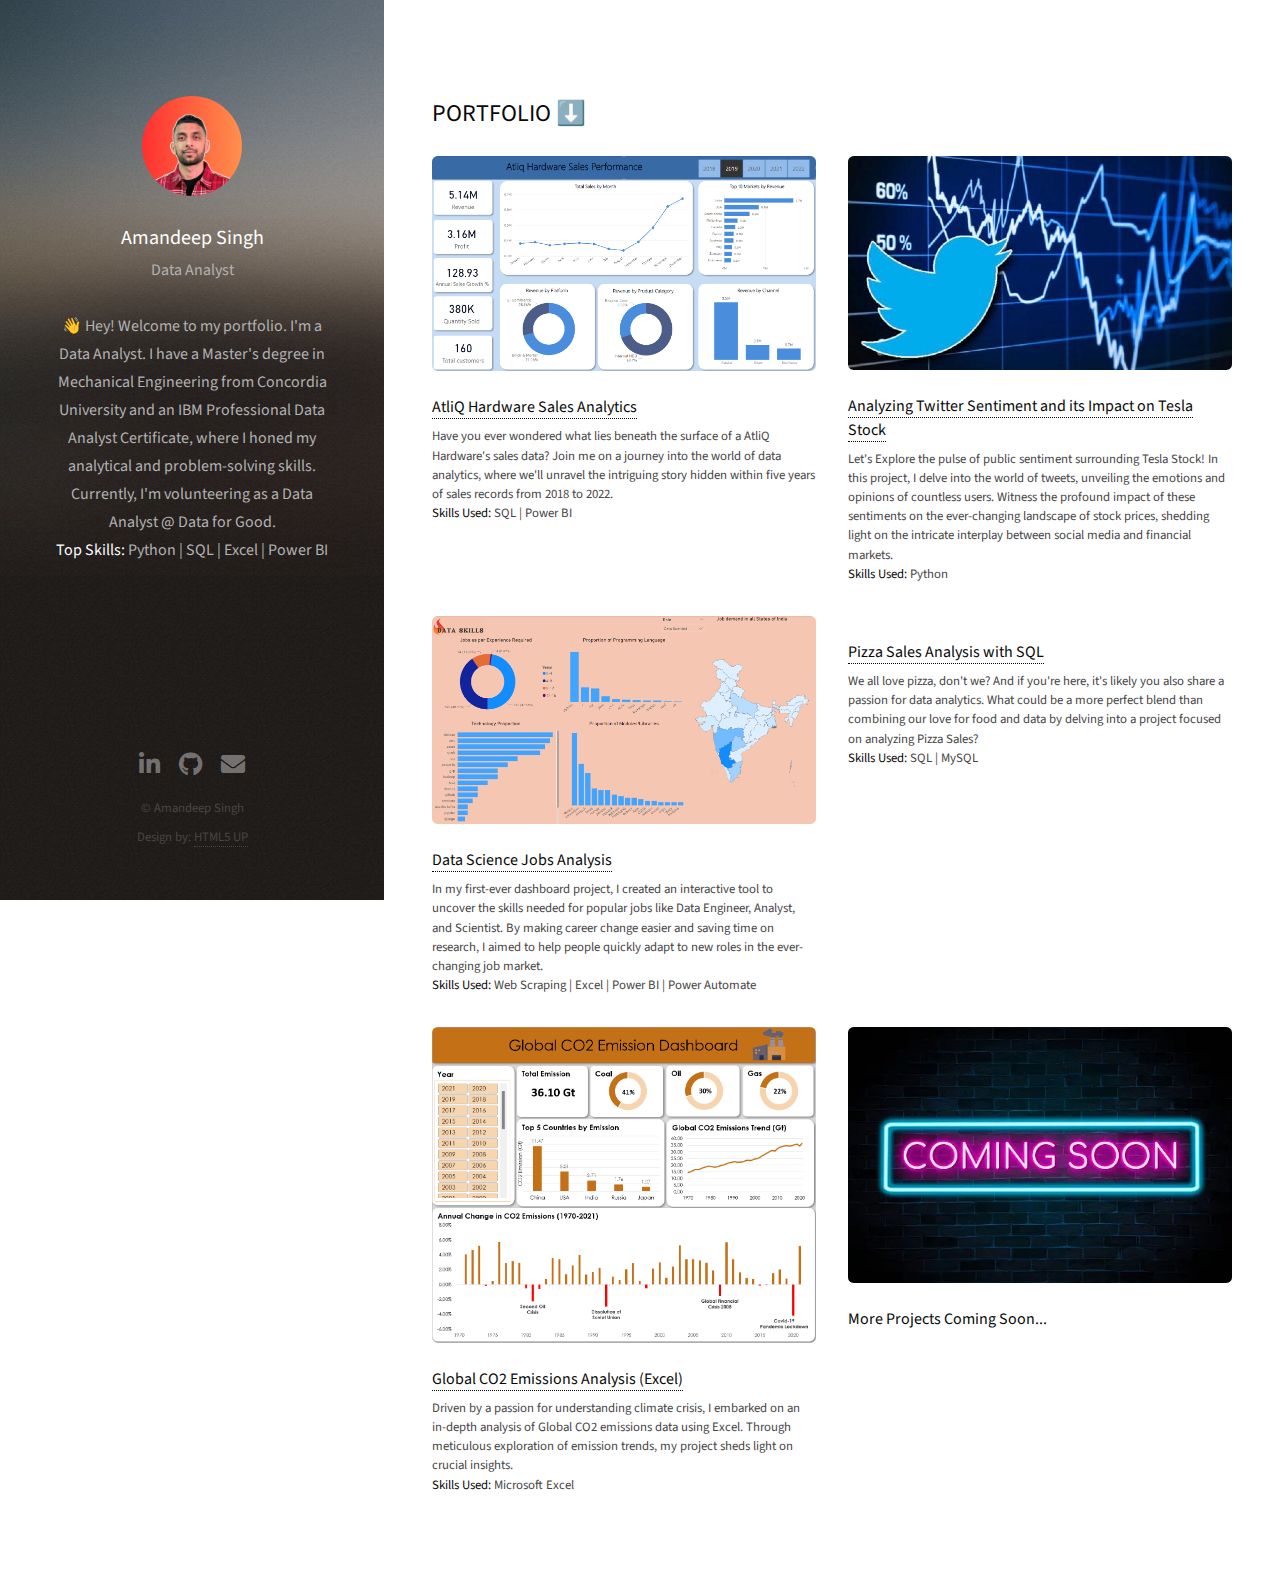
==== commit f5bd9894: "rc" ====
--- a/index.html
+++ b/index.html
@@ -149,25 +149,25 @@
               into a project focused on analyzing Pizza Sales?
             </p>
             <p><strong>Skills Used:</strong> SQL | MySQL</p>
-
-            <article class="col-6 col-12-xsmall work-item">
-              <a href="GlobalCO2.html" class="image fit thumb"
-                ><img src="images/GlobalCO2Dashboard.png" alt=""
-              /></a>
-              <h3>
-                <a href="GlobalCO2.html" class="link"
-                  >Global CO2 Emissions Analysis (Excel)</a
-                >
-              </h3>
-              <p>
-                Driven by a passion for understanding climate crisis, I embarked
-                on an in-depth analysis of Global CO2 emissions data using
-                Excel. Through meticulous exploration of emission trends, my
-                project sheds light on crucial insights.
-              </p>
-              <p><strong>Skills Used:</strong> Microsoft Excel</p>
-            </article>
-          </article>
+          </article>
+          <article class="col-6 col-12-xsmall work-item">
+            <a href="GlobalCO2.html" class="image fit thumb"
+              ><img src="images/GlobalCO2Dashboard.png" alt=""
+            /></a>
+            <h3>
+              <a href="GlobalCO2.html" class="link"
+                >Global CO2 Emissions Analysis (Excel)</a
+              >
+            </h3>
+            <p>
+              Driven by a passion for understanding climate crisis, I embarked
+              on an in-depth analysis of Global CO2 emissions data using Excel.
+              Through meticulous exploration of emission trends, my project
+              sheds light on crucial insights.
+            </p>
+            <p><strong>Skills Used:</strong> Microsoft Excel</p>
+          </article>
+
           <article class="col-6 col-12-xsmall work-item">
             <a class="image fit thumb"
               ><img src="images/comingsoon.png" alt=""
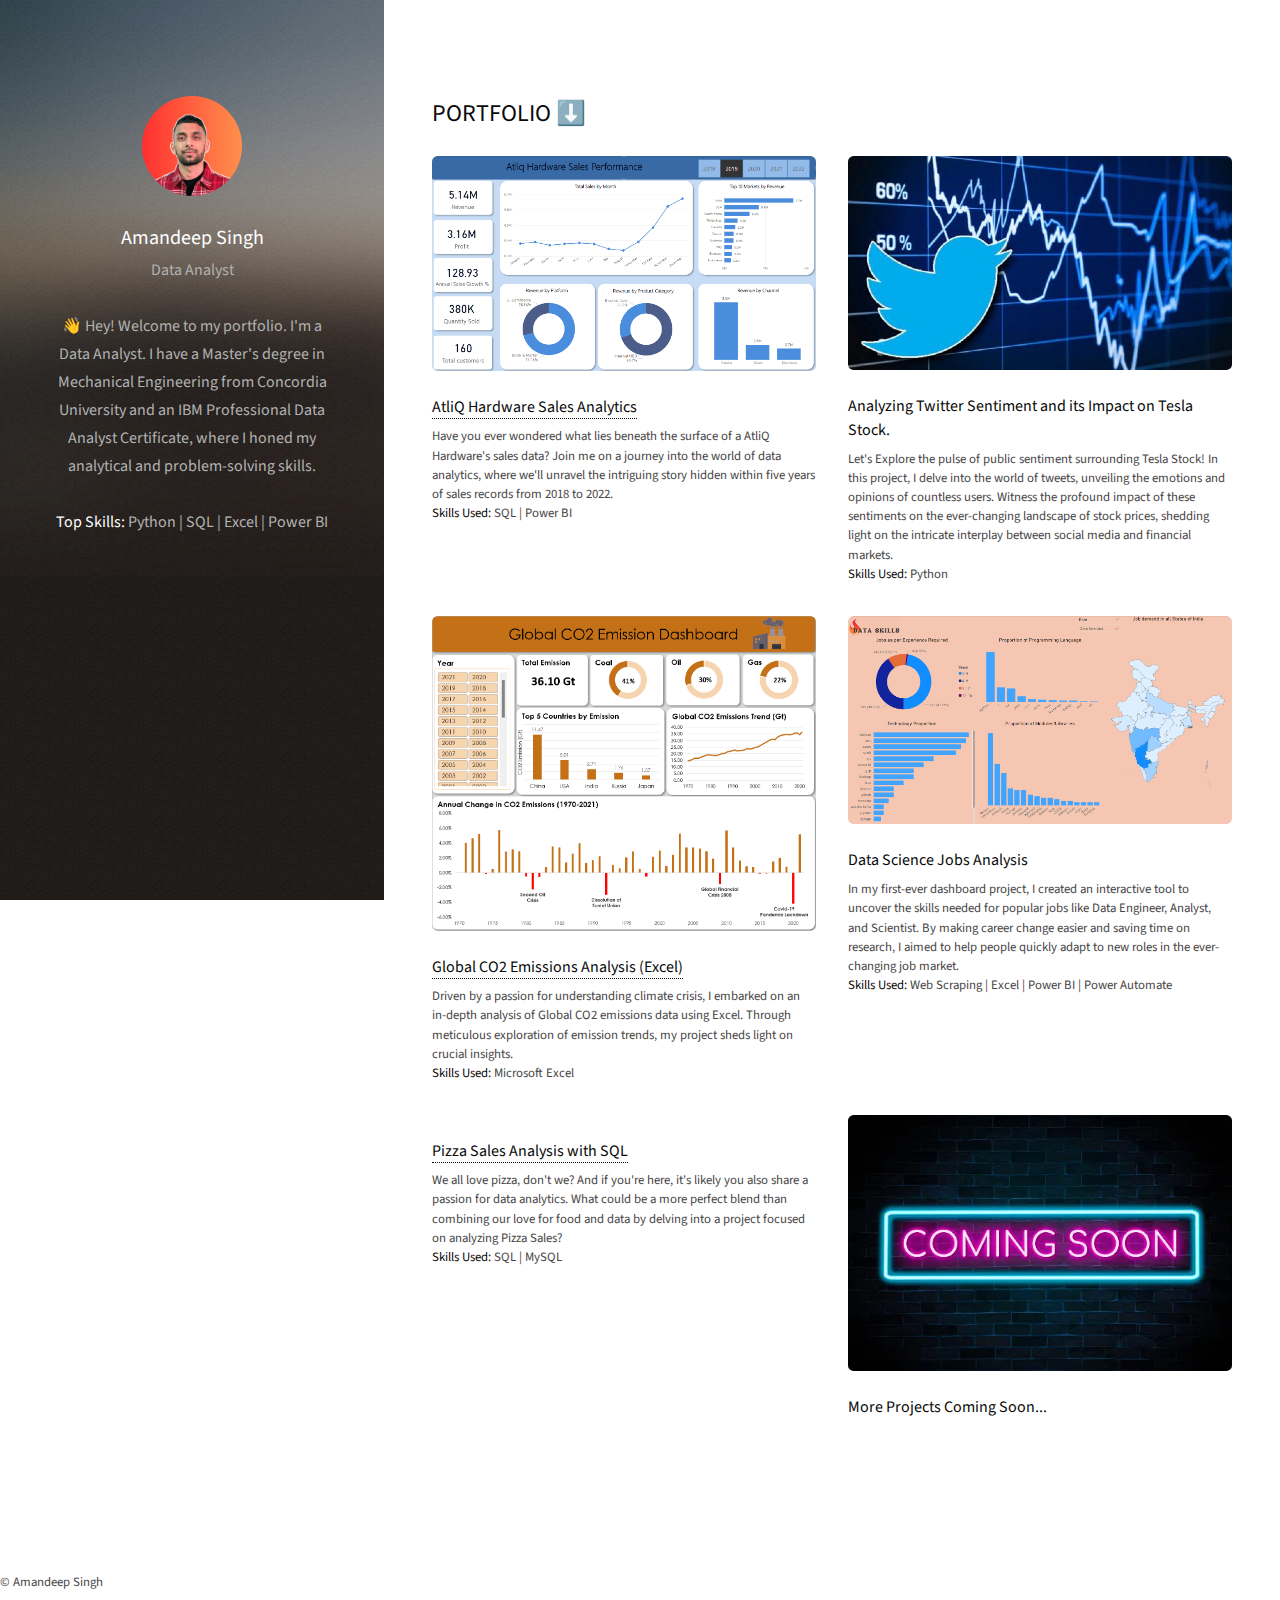
==== commit a9d008d2: "added js" ====
--- a/index.html
+++ b/index.html
@@ -16,25 +16,7 @@
   </head>
   <body class="is-preload">
     <!-- Header -->
-    <header id="header">
-      <div class="inner">
-        <a href="#" class="image avatar"
-          ><img src="images/5.png" alt="Profile Pic"
-        /></a>
-        <h1><strong>Amandeep Singh</strong><br /></h1>
-        <p>
-          Data Analyst<br />
-          <br />
-          👋 Hey! Welcome to my portfolio. I'm a Data Analyst. I have a Master's
-          degree in Mechanical Engineering from Concordia University and an IBM
-          Professional Data Analyst Certificate, where I honed my analytical and
-          problem-solving skills. Currently, I'm volunteering as a Data Analyst
-          @ Data for Good.
-          <br />
-          <b>Top Skills: </b> Python | SQL | Excel | Power BI
-        </p>
-      </div>
-    </header>
+    <div id="left-section-container"></div>
 
     <!-- Main -->
     <div id="main">
@@ -86,11 +68,7 @@
             <a href="Sentiment.html" class="image fit thumb"
               ><img src="images/twitter_sentiment_banner1.jpg" alt=""
             /></a>
-            <h3>
-              <a href="Sentiment.html" class="link"
-                >Analyzing Twitter Sentiment and its Impact on Tesla Stock</a
-              >
-            </h3>
+            <h3>Analyzing Twitter Sentiment and its Impact on Tesla Stock.</h3>
             <p>
               Let's Explore the pulse of public sentiment surrounding Tesla
               Stock! In this project, I delve into the world of tweets,
@@ -101,22 +79,31 @@
             </p>
             <p><strong>Skills Used:</strong> Python</p>
           </article>
-
+          <article class="col-6 col-12-xsmall work-item">
+            <a href="GlobalCO2.html" class="image fit thumb"
+              ><img src="images/GlobalCO2Dashboard.png" alt=""
+            /></a>
+            <h3>
+              <a href="GlobalCO2.html" class="link"
+                >Global CO2 Emissions Analysis (Excel)</a
+              >
+            </h3>
+            <p>
+              Driven by a passion for understanding climate crisis, I embarked
+              on an in-depth analysis of Global CO2 emissions data using Excel.
+              Through meticulous exploration of emission trends, my project
+              sheds light on crucial insights.
+            </p>
+            <p><strong>Skills Used:</strong> Microsoft Excel</p>
+          </article>
           <article class="col-6 col-12-xsmall work-item">
             <a
-              href="https://app.powerbi.com/view?r=eyJrIjoiYjY2Y2EyNzMtMmU2MC00OGRkLWE4NzEtZGYwZDM1MmZhNDE3IiwidCI6IjY4YWFmOTBkLTM5OGEtNDk3ZC05YTBiLTFkZjk1ZmEyNDcyNCJ9"
+              href="https://github.com/Amanespana/DataSciencePython"
               target="_blank"
               class="image fit thumb"
               ><img src="images/dataroles_dashboard.png" alt=""
             /></a>
-            <h3>
-              <a
-                href="https://app.powerbi.com/view?r=eyJrIjoiYjY2Y2EyNzMtMmU2MC00OGRkLWE4NzEtZGYwZDM1MmZhNDE3IiwidCI6IjY4YWFmOTBkLTM5OGEtNDk3ZC05YTBiLTFkZjk1ZmEyNDcyNCJ9"
-                target="_blank"
-                class="link"
-                >Data Science Jobs Analysis</a
-              >
-            </h3>
+            <h3>Data Science Jobs Analysis</h3>
             <p>
               In my first-ever dashboard project, I created an interactive tool
               to uncover the skills needed for popular jobs like Data Engineer,
@@ -129,6 +116,7 @@
               Power Automate
             </p>
           </article>
+
           <article class="col-6 col-12-xsmall work-item">
             <a
               href="https://www.linkedin.com/pulse/pizza-sales-analysis-sql-amandeep-singh/?trackingId=6evglv4kQTS8zzkZgnwXmw%3D%3D"
@@ -151,46 +139,11 @@
             <p><strong>Skills Used:</strong> SQL | MySQL</p>
           </article>
           <article class="col-6 col-12-xsmall work-item">
-            <a href="GlobalCO2.html" class="image fit thumb"
-              ><img src="images/GlobalCO2Dashboard.png" alt=""
-            /></a>
-            <h3>
-              <a href="GlobalCO2.html" class="link"
-                >Global CO2 Emissions Analysis (Excel)</a
-              >
-            </h3>
-            <p>
-              Driven by a passion for understanding climate crisis, I embarked
-              on an in-depth analysis of Global CO2 emissions data using Excel.
-              Through meticulous exploration of emission trends, my project
-              sheds light on crucial insights.
-            </p>
-            <p><strong>Skills Used:</strong> Microsoft Excel</p>
-          </article>
-
-          <article class="col-6 col-12-xsmall work-item">
             <a class="image fit thumb"
               ><img src="images/comingsoon.png" alt=""
             /></a>
             <h3>More Projects Coming Soon...</h3>
           </article>
-
-          <!--
-			<article class="col-6 col-12-xsmall work-item">
-            <a href="images/fulls/05.jpg" class="image fit thumb"
-              ><img src="images/thumbs/05.jpg" alt=""
-            /></a>
-            <h3>Nunc enim commodo aliquet</h3>
-            <p>Lorem ipsum dolor sit amet nisl sed nullam feugiat.</p>
-          </article>
-          <article class="col-6 col-12-xsmall work-item">
-            <a href="images/fulls/06.jpg" class="image fit thumb"
-              ><img src="images/thumbs/06.jpg" alt=""
-            /></a>
-            <h3>Risus ornare lacinia</h3>
-            <p>Lorem ipsum dolor sit amet nisl sed nullam feugiat.</p>
-          </article>
-		-->
         </div>
       </section>
 
@@ -617,5 +570,6 @@
     <script src="assets/js/breakpoints.min.js"></script>
     <script src="assets/js/util.js"></script>
     <script src="assets/js/main.js"></script>
+    <script src="assets/js/left_section.js"></script>
   </body>
 </html>
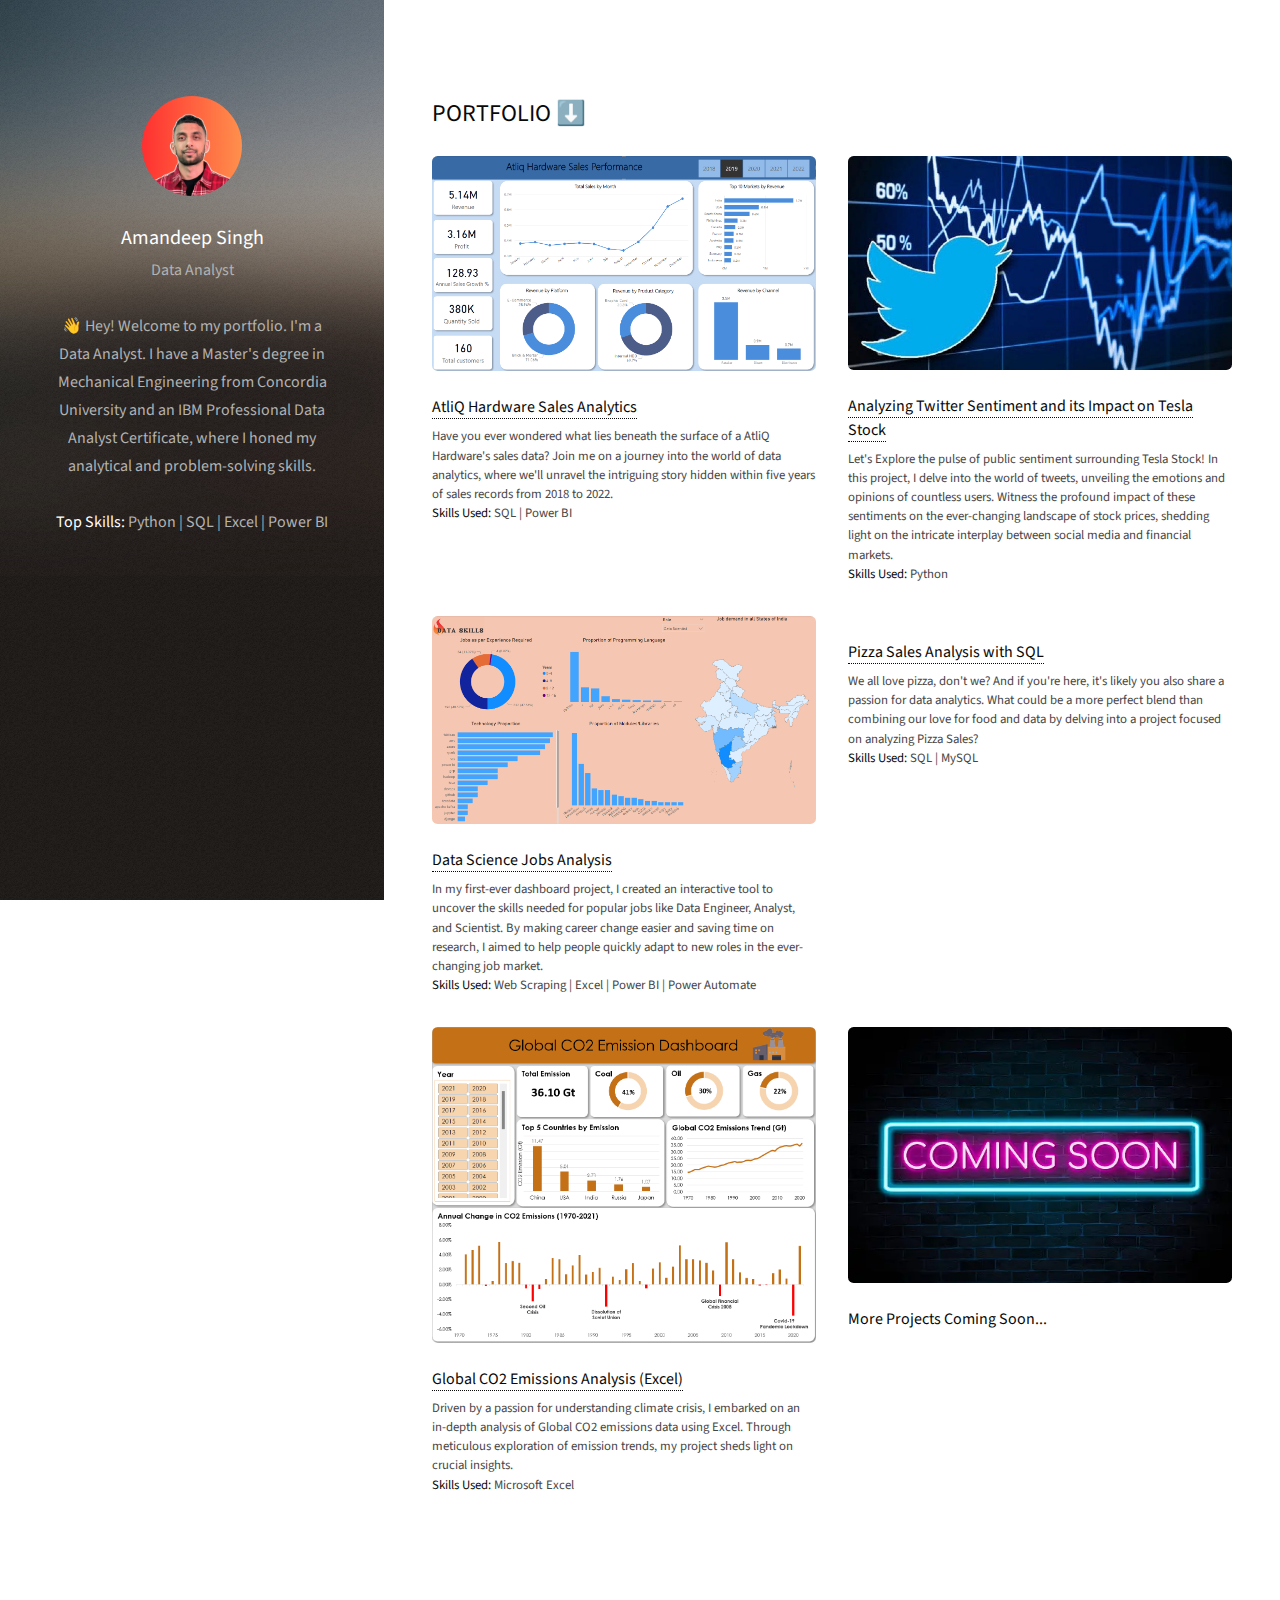
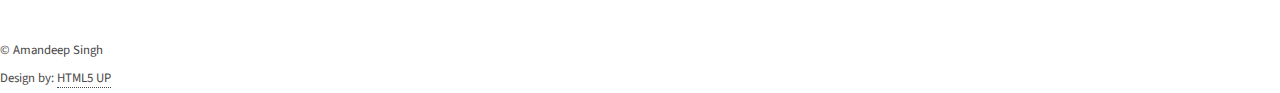
==== commit 4988177d: "added js" ====
--- a/index.html
+++ b/index.html
@@ -68,7 +68,11 @@
             <a href="Sentiment.html" class="image fit thumb"
               ><img src="images/twitter_sentiment_banner1.jpg" alt=""
             /></a>
-            <h3>Analyzing Twitter Sentiment and its Impact on Tesla Stock.</h3>
+            <h3>
+              <a href="Sentiment.html" class="link"
+                >Analyzing Twitter Sentiment and its Impact on Tesla Stock</a
+              >
+            </h3>
             <p>
               Let's Explore the pulse of public sentiment surrounding Tesla
               Stock! In this project, I delve into the world of tweets,
@@ -79,31 +83,22 @@
             </p>
             <p><strong>Skills Used:</strong> Python</p>
           </article>
-          <article class="col-6 col-12-xsmall work-item">
-            <a href="GlobalCO2.html" class="image fit thumb"
-              ><img src="images/GlobalCO2Dashboard.png" alt=""
-            /></a>
-            <h3>
-              <a href="GlobalCO2.html" class="link"
-                >Global CO2 Emissions Analysis (Excel)</a
-              >
-            </h3>
-            <p>
-              Driven by a passion for understanding climate crisis, I embarked
-              on an in-depth analysis of Global CO2 emissions data using Excel.
-              Through meticulous exploration of emission trends, my project
-              sheds light on crucial insights.
-            </p>
-            <p><strong>Skills Used:</strong> Microsoft Excel</p>
-          </article>
+
           <article class="col-6 col-12-xsmall work-item">
             <a
-              href="https://github.com/Amanespana/DataSciencePython"
+              href="https://app.powerbi.com/view?r=eyJrIjoiYjY2Y2EyNzMtMmU2MC00OGRkLWE4NzEtZGYwZDM1MmZhNDE3IiwidCI6IjY4YWFmOTBkLTM5OGEtNDk3ZC05YTBiLTFkZjk1ZmEyNDcyNCJ9"
               target="_blank"
               class="image fit thumb"
               ><img src="images/dataroles_dashboard.png" alt=""
             /></a>
-            <h3>Data Science Jobs Analysis</h3>
+            <h3>
+              <a
+                href="https://app.powerbi.com/view?r=eyJrIjoiYjY2Y2EyNzMtMmU2MC00OGRkLWE4NzEtZGYwZDM1MmZhNDE3IiwidCI6IjY4YWFmOTBkLTM5OGEtNDk3ZC05YTBiLTFkZjk1ZmEyNDcyNCJ9"
+                target="_blank"
+                class="link"
+                >Data Science Jobs Analysis</a
+              >
+            </h3>
             <p>
               In my first-ever dashboard project, I created an interactive tool
               to uncover the skills needed for popular jobs like Data Engineer,
@@ -116,7 +111,6 @@
               Power Automate
             </p>
           </article>
-
           <article class="col-6 col-12-xsmall work-item">
             <a
               href="https://www.linkedin.com/pulse/pizza-sales-analysis-sql-amandeep-singh/?trackingId=6evglv4kQTS8zzkZgnwXmw%3D%3D"
@@ -139,11 +133,46 @@
             <p><strong>Skills Used:</strong> SQL | MySQL</p>
           </article>
           <article class="col-6 col-12-xsmall work-item">
+            <a href="GlobalCO2.html" class="image fit thumb"
+              ><img src="images/GlobalCO2Dashboard.png" alt=""
+            /></a>
+            <h3>
+              <a href="GlobalCO2.html" class="link"
+                >Global CO2 Emissions Analysis (Excel)</a
+              >
+            </h3>
+            <p>
+              Driven by a passion for understanding climate crisis, I embarked
+              on an in-depth analysis of Global CO2 emissions data using Excel.
+              Through meticulous exploration of emission trends, my project
+              sheds light on crucial insights.
+            </p>
+            <p><strong>Skills Used:</strong> Microsoft Excel</p>
+          </article>
+
+          <article class="col-6 col-12-xsmall work-item">
             <a class="image fit thumb"
               ><img src="images/comingsoon.png" alt=""
             /></a>
             <h3>More Projects Coming Soon...</h3>
           </article>
+
+          <!--
+			<article class="col-6 col-12-xsmall work-item">
+            <a href="images/fulls/05.jpg" class="image fit thumb"
+              ><img src="images/thumbs/05.jpg" alt=""
+            /></a>
+            <h3>Nunc enim commodo aliquet</h3>
+            <p>Lorem ipsum dolor sit amet nisl sed nullam feugiat.</p>
+          </article>
+          <article class="col-6 col-12-xsmall work-item">
+            <a href="images/fulls/06.jpg" class="image fit thumb"
+              ><img src="images/thumbs/06.jpg" alt=""
+            /></a>
+            <h3>Risus ornare lacinia</h3>
+            <p>Lorem ipsum dolor sit amet nisl sed nullam feugiat.</p>
+          </article>
+		-->
         </div>
       </section>
 
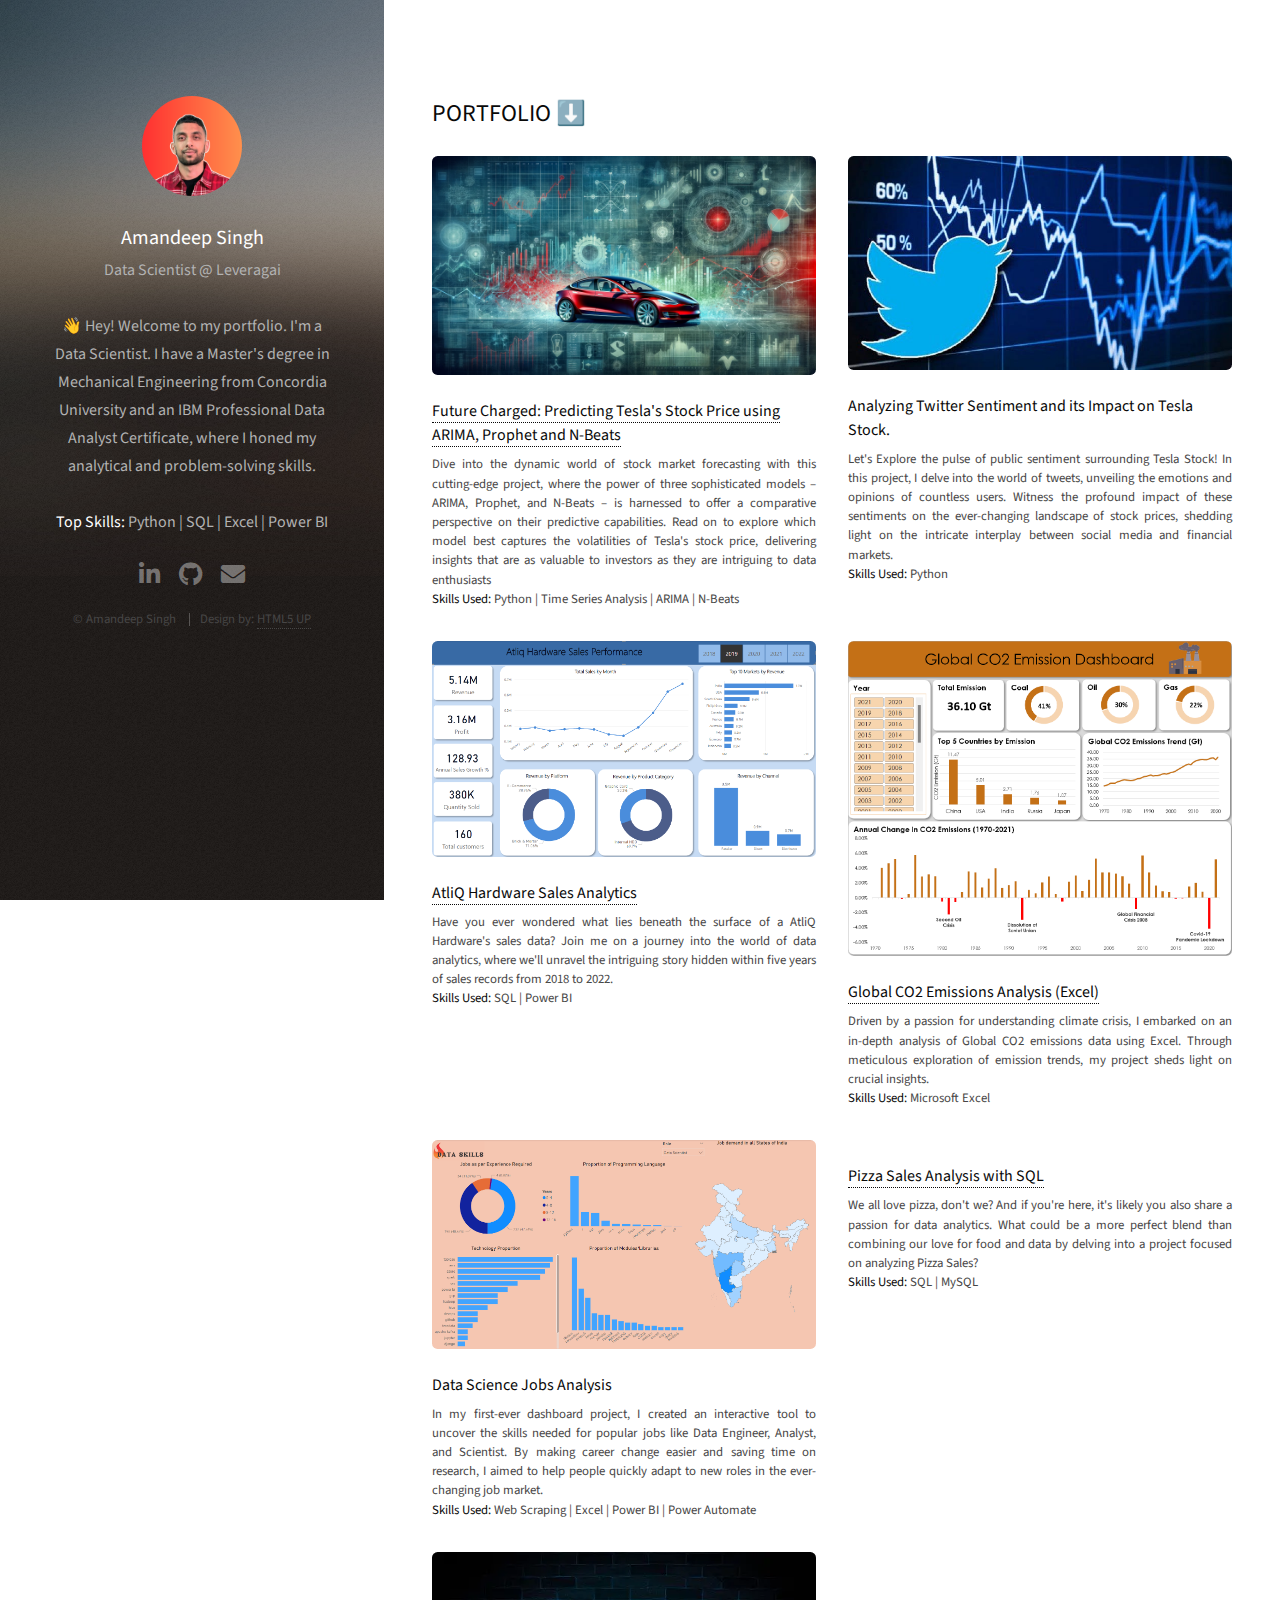
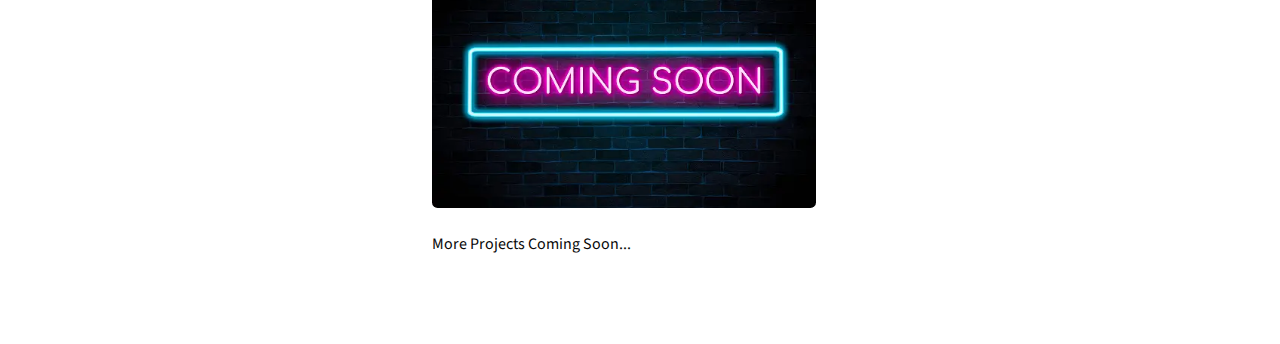
==== commit fd316778: "add tesla stock prediction" ====
--- a/index.html
+++ b/index.html
@@ -48,31 +48,34 @@
         <h2>PORTFOLIO ⬇️</h2>
         <div class="row">
           <article class="col-6 col-12-xsmall work-item">
-            <a href="atliq.html" class="image fit thumb"
-              ><img src="images/atliq_sales_performance_dashboard.png" alt=""
+            <a href="tesla_stock.html" class="image fit thumb"
+              ><img src="images/tesla_stock_price_banner1.png" alt=""
             /></a>
             <h3>
-              <a href="atliq.html" class="link"
-                >AtliQ Hardware Sales Analytics</a
+              <a href="tesla_stock.html" class="link"
+                >Future Charged: Predicting Tesla's Stock Price using ARIMA,
+                Prophet and N-Beats</a
               >
             </h3>
             <p>
-              Have you ever wondered what lies beneath the surface of a AtliQ
-              Hardware's sales data? Join me on a journey into the world of data
-              analytics, where we'll unravel the intriguing story hidden within
-              five years of sales records from 2018 to 2022.
-            </p>
-            <p><strong>Skills Used:</strong> SQL | Power BI</p>
+              Dive into the dynamic world of stock market forecasting with this
+              cutting-edge project, where the power of three sophisticated
+              models – ARIMA, Prophet, and N-Beats – is harnessed to offer a
+              comparative perspective on their predictive capabilities. Read on
+              to explore which model best captures the volatilities of Tesla's
+              stock price, delivering insights that are as valuable to investors
+              as they are intriguing to data enthusiasts
+            </p>
+            <p>
+              <strong>Skills Used:</strong> Python | Time Series Analysis |
+              ARIMA | N-Beats
+            </p>
           </article>
           <article class="col-6 col-12-xsmall work-item">
             <a href="Sentiment.html" class="image fit thumb"
               ><img src="images/twitter_sentiment_banner1.jpg" alt=""
             /></a>
-            <h3>
-              <a href="Sentiment.html" class="link"
-                >Analyzing Twitter Sentiment and its Impact on Tesla Stock</a
-              >
-            </h3>
+            <h3>Analyzing Twitter Sentiment and its Impact on Tesla Stock.</h3>
             <p>
               Let's Explore the pulse of public sentiment surrounding Tesla
               Stock! In this project, I delve into the world of tweets,
@@ -83,22 +86,48 @@
             </p>
             <p><strong>Skills Used:</strong> Python</p>
           </article>
-
+          <article class="col-6 col-12-xsmall work-item">
+            <a href="atliq.html" class="image fit thumb"
+              ><img src="images/atliq_sales_performance_dashboard.png" alt=""
+            /></a>
+            <h3>
+              <a href="atliq.html" class="link"
+                >AtliQ Hardware Sales Analytics</a
+              >
+            </h3>
+            <p>
+              Have you ever wondered what lies beneath the surface of a AtliQ
+              Hardware's sales data? Join me on a journey into the world of data
+              analytics, where we'll unravel the intriguing story hidden within
+              five years of sales records from 2018 to 2022.
+            </p>
+            <p><strong>Skills Used:</strong> SQL | Power BI</p>
+          </article>
+          <article class="col-6 col-12-xsmall work-item">
+            <a href="GlobalCO2.html" class="image fit thumb"
+              ><img src="images/GlobalCO2Dashboard.png" alt=""
+            /></a>
+            <h3>
+              <a href="GlobalCO2.html" class="link"
+                >Global CO2 Emissions Analysis (Excel)</a
+              >
+            </h3>
+            <p>
+              Driven by a passion for understanding climate crisis, I embarked
+              on an in-depth analysis of Global CO2 emissions data using Excel.
+              Through meticulous exploration of emission trends, my project
+              sheds light on crucial insights.
+            </p>
+            <p><strong>Skills Used:</strong> Microsoft Excel</p>
+          </article>
           <article class="col-6 col-12-xsmall work-item">
             <a
-              href="https://app.powerbi.com/view?r=eyJrIjoiYjY2Y2EyNzMtMmU2MC00OGRkLWE4NzEtZGYwZDM1MmZhNDE3IiwidCI6IjY4YWFmOTBkLTM5OGEtNDk3ZC05YTBiLTFkZjk1ZmEyNDcyNCJ9"
+              href="https://github.com/Amanespana/DataSciencePython"
               target="_blank"
               class="image fit thumb"
               ><img src="images/dataroles_dashboard.png" alt=""
             /></a>
-            <h3>
-              <a
-                href="https://app.powerbi.com/view?r=eyJrIjoiYjY2Y2EyNzMtMmU2MC00OGRkLWE4NzEtZGYwZDM1MmZhNDE3IiwidCI6IjY4YWFmOTBkLTM5OGEtNDk3ZC05YTBiLTFkZjk1ZmEyNDcyNCJ9"
-                target="_blank"
-                class="link"
-                >Data Science Jobs Analysis</a
-              >
-            </h3>
+            <h3>Data Science Jobs Analysis</h3>
             <p>
               In my first-ever dashboard project, I created an interactive tool
               to uncover the skills needed for popular jobs like Data Engineer,
@@ -111,6 +140,7 @@
               Power Automate
             </p>
           </article>
+
           <article class="col-6 col-12-xsmall work-item">
             <a
               href="https://www.linkedin.com/pulse/pizza-sales-analysis-sql-amandeep-singh/?trackingId=6evglv4kQTS8zzkZgnwXmw%3D%3D"
@@ -133,46 +163,11 @@
             <p><strong>Skills Used:</strong> SQL | MySQL</p>
           </article>
           <article class="col-6 col-12-xsmall work-item">
-            <a href="GlobalCO2.html" class="image fit thumb"
-              ><img src="images/GlobalCO2Dashboard.png" alt=""
-            /></a>
-            <h3>
-              <a href="GlobalCO2.html" class="link"
-                >Global CO2 Emissions Analysis (Excel)</a
-              >
-            </h3>
-            <p>
-              Driven by a passion for understanding climate crisis, I embarked
-              on an in-depth analysis of Global CO2 emissions data using Excel.
-              Through meticulous exploration of emission trends, my project
-              sheds light on crucial insights.
-            </p>
-            <p><strong>Skills Used:</strong> Microsoft Excel</p>
-          </article>
-
-          <article class="col-6 col-12-xsmall work-item">
             <a class="image fit thumb"
               ><img src="images/comingsoon.png" alt=""
             /></a>
             <h3>More Projects Coming Soon...</h3>
           </article>
-
-          <!--
-			<article class="col-6 col-12-xsmall work-item">
-            <a href="images/fulls/05.jpg" class="image fit thumb"
-              ><img src="images/thumbs/05.jpg" alt=""
-            /></a>
-            <h3>Nunc enim commodo aliquet</h3>
-            <p>Lorem ipsum dolor sit amet nisl sed nullam feugiat.</p>
-          </article>
-          <article class="col-6 col-12-xsmall work-item">
-            <a href="images/fulls/06.jpg" class="image fit thumb"
-              ><img src="images/thumbs/06.jpg" alt=""
-            /></a>
-            <h3>Risus ornare lacinia</h3>
-            <p>Lorem ipsum dolor sit amet nisl sed nullam feugiat.</p>
-          </article>
-		-->
         </div>
       </section>
 
@@ -560,7 +555,7 @@
 				--></div>
 
     <!-- Footer -->
-    <footer id="footer">
+    <!-- <footer id="footer">
       <div class="inner">
         <ul class="icons">
           <li>
@@ -590,7 +585,7 @@
           <li>Design by: <a href="http://html5up.net">HTML5 UP</a></li>
         </ul>
       </div>
-    </footer>
+    </footer> -->
 
     <!-- Scripts -->
     <script src="assets/js/jquery.min.js"></script>
--- a/assets/css/main.css
+++ b/assets/css/main.css
@@ -2559,6 +2559,7 @@
 			color: #b2b2b2 !important;
 			cursor: default;
 		}
+
 
 		
 
@@ -2654,6 +2655,41 @@
 			margin: 0 0 1em 0;
 			width: 6.25em;
 		}
+		/*copied footer code here and turned into header*/
+		#header .icons {
+			margin: 1em 0 0 0;
+		}
+	
+			#header .icons a {
+				color: rgba(255, 255, 255, 0.4);
+			}
+	
+		#header .copyright {
+			color: rgba(255, 255, 255, 0.4);
+			font-size: 0.8em;
+			list-style: none;
+			margin: 1em 0 0 0;
+			padding: 0;
+		}
+	
+			#header .copyright li {
+				border-left: solid 1px rgba(255, 255, 255, 0.25);
+				display: inline-block;
+				line-height: 1em;
+				margin-left: 0.75em;
+				padding-left: 0.75em;
+			}
+	
+				#header .copyright li:first-child {
+					border-left: 0;
+					margin-left: 0;
+					padding-left: 0;
+				}
+	
+				#header .copyright li a {
+					color: inherit;
+				}
+	
 
 /* Footer */
 
@@ -3262,4 +3298,24 @@
 		height: 100%;
 	}
 	
+	h1 + p, h2 + p, h3 + p, h4 + p, 
+h1 + ol li, h2 + ol li, h3 + ol li, h4 + ol li, 
+h1 + ul li, h2 + ul li, h3 + ul li, h4 + ul li,
+h1 ~ ol + p, h2 ~ ol + p, h3 ~ ol + p, h4 ~ ol + p,
+h1 ~ ul + p, h2 ~ ul + p, h3 ~ ul + p, h4 ~ ul + p {
+    text-align: justify;
+}
+
+	.dots-divider {
+		text-align: center; /* Center the divider */
+		margin: 20px 0; /* Add some space above and below the divider */
+	}
+	
+	.dots-divider::after {
+		content: '• • •'; /* Three dots */
+		font-size: 24px; /* Size of the dots */
+		line-height: 1; /* Adjust line height to ensure proper vertical alignment */
+		color: #ccc; /* Color of the dots */
+		letter-spacing: 10px; /* Space between the dots */
+	}
 	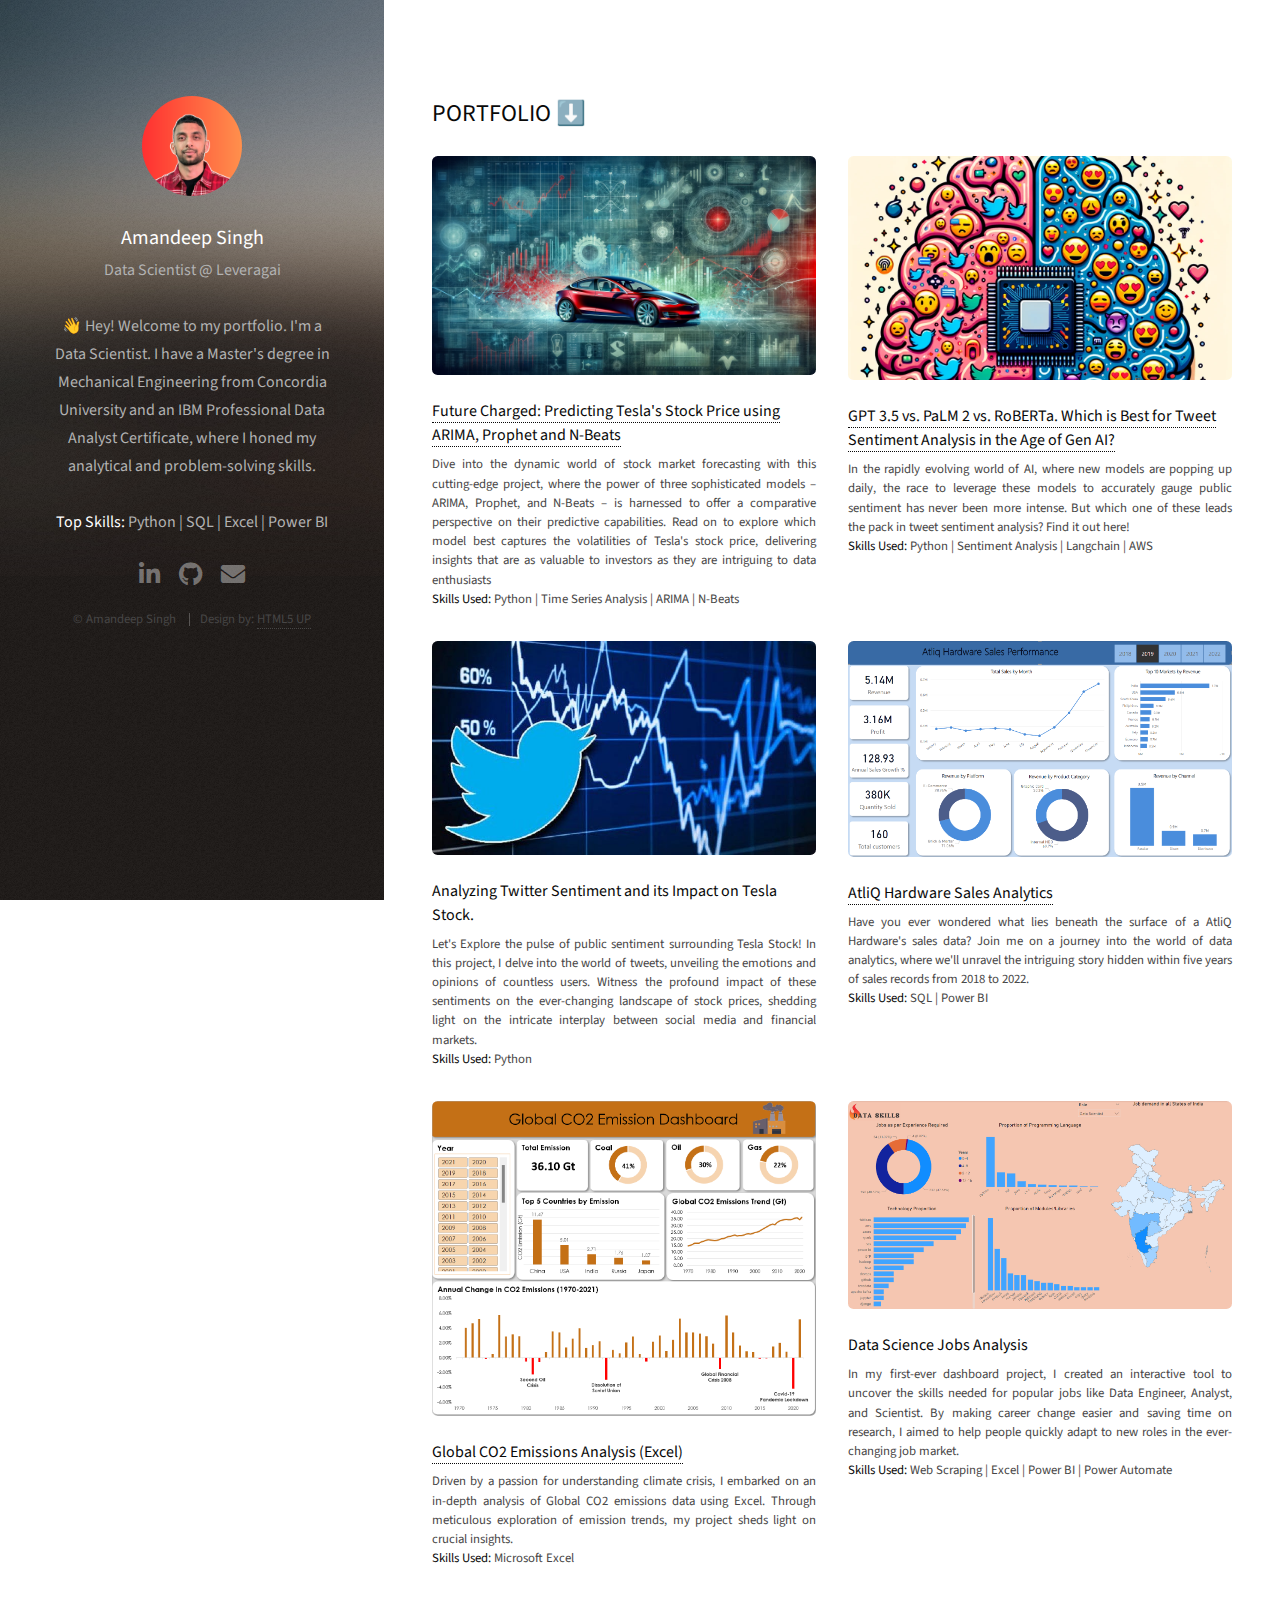
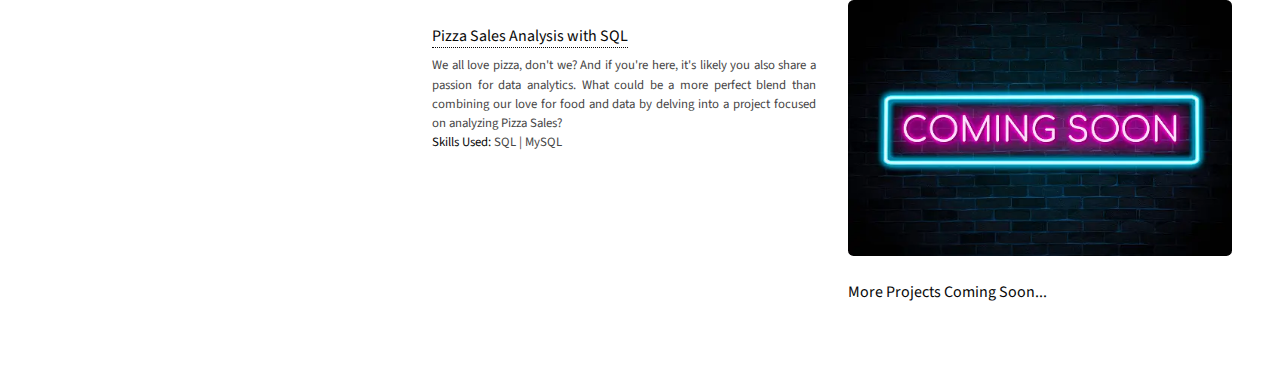
==== commit 9daab11f: "added sentiment analysis using gen ai" ====
--- a/index.html
+++ b/index.html
@@ -69,6 +69,32 @@
             <p>
               <strong>Skills Used:</strong> Python | Time Series Analysis |
               ARIMA | N-Beats
+            </p>
+          </article>
+          <article class="col-6 col-12-xsmall work-item">
+            <a
+              href="https://medium.com/@amandeep1552/gpt-3-5-vs-palm-2-vs-roberta-which-is-best-for-tweet-sentiment-analysis-in-the-age-of-gen-ai-d153f74a2ac4"
+              class="image fit thumb"
+              ><img src="images/gpt_vs_palm_vs_roberta_r.png" alt=""
+            /></a>
+            <h3>
+              <a
+                href="https://medium.com/@amandeep1552/gpt-3-5-vs-palm-2-vs-roberta-which-is-best-for-tweet-sentiment-analysis-in-the-age-of-gen-ai-d153f74a2ac4"
+                class="link"
+                >GPT 3.5 vs. PaLM 2 vs. RoBERTa. Which is Best for Tweet
+                Sentiment Analysis in the Age of Gen AI?</a
+              >
+            </h3>
+            <p>
+              In the rapidly evolving world of AI, where new models are popping
+              up daily, the race to leverage these models to accurately gauge
+              public sentiment has never been more intense. But which one of
+              these leads the pack in tweet sentiment analysis? Find it out
+              here!
+            </p>
+            <p>
+              <strong>Skills Used:</strong> Python | Sentiment Analysis |
+              Langchain | AWS
             </p>
           </article>
           <article class="col-6 col-12-xsmall work-item">
--- a/assets/css/main.css
+++ b/assets/css/main.css
@@ -2559,7 +2559,6 @@
 			color: #b2b2b2 !important;
 			cursor: default;
 		}
-
 
 		
 
@@ -2655,7 +2654,8 @@
 			margin: 0 0 1em 0;
 			width: 6.25em;
 		}
-		/*copied footer code here and turned into header*/
+		
+/*copied footer code here and turned into header*/
 		#header .icons {
 			margin: 1em 0 0 0;
 		}
@@ -2689,7 +2689,6 @@
 				#header .copyright li a {
 					color: inherit;
 				}
-	
 
 /* Footer */
 
@@ -3297,7 +3296,7 @@
 		width: 100%;
 		height: 100%;
 	}
-	
+
 	h1 + p, h2 + p, h3 + p, h4 + p, 
 h1 + ol li, h2 + ol li, h3 + ol li, h4 + ol li, 
 h1 + ul li, h2 + ul li, h3 + ul li, h4 + ul li,
@@ -3318,4 +3317,5 @@
 		color: #ccc; /* Color of the dots */
 		letter-spacing: 10px; /* Space between the dots */
 	}
+	
 	